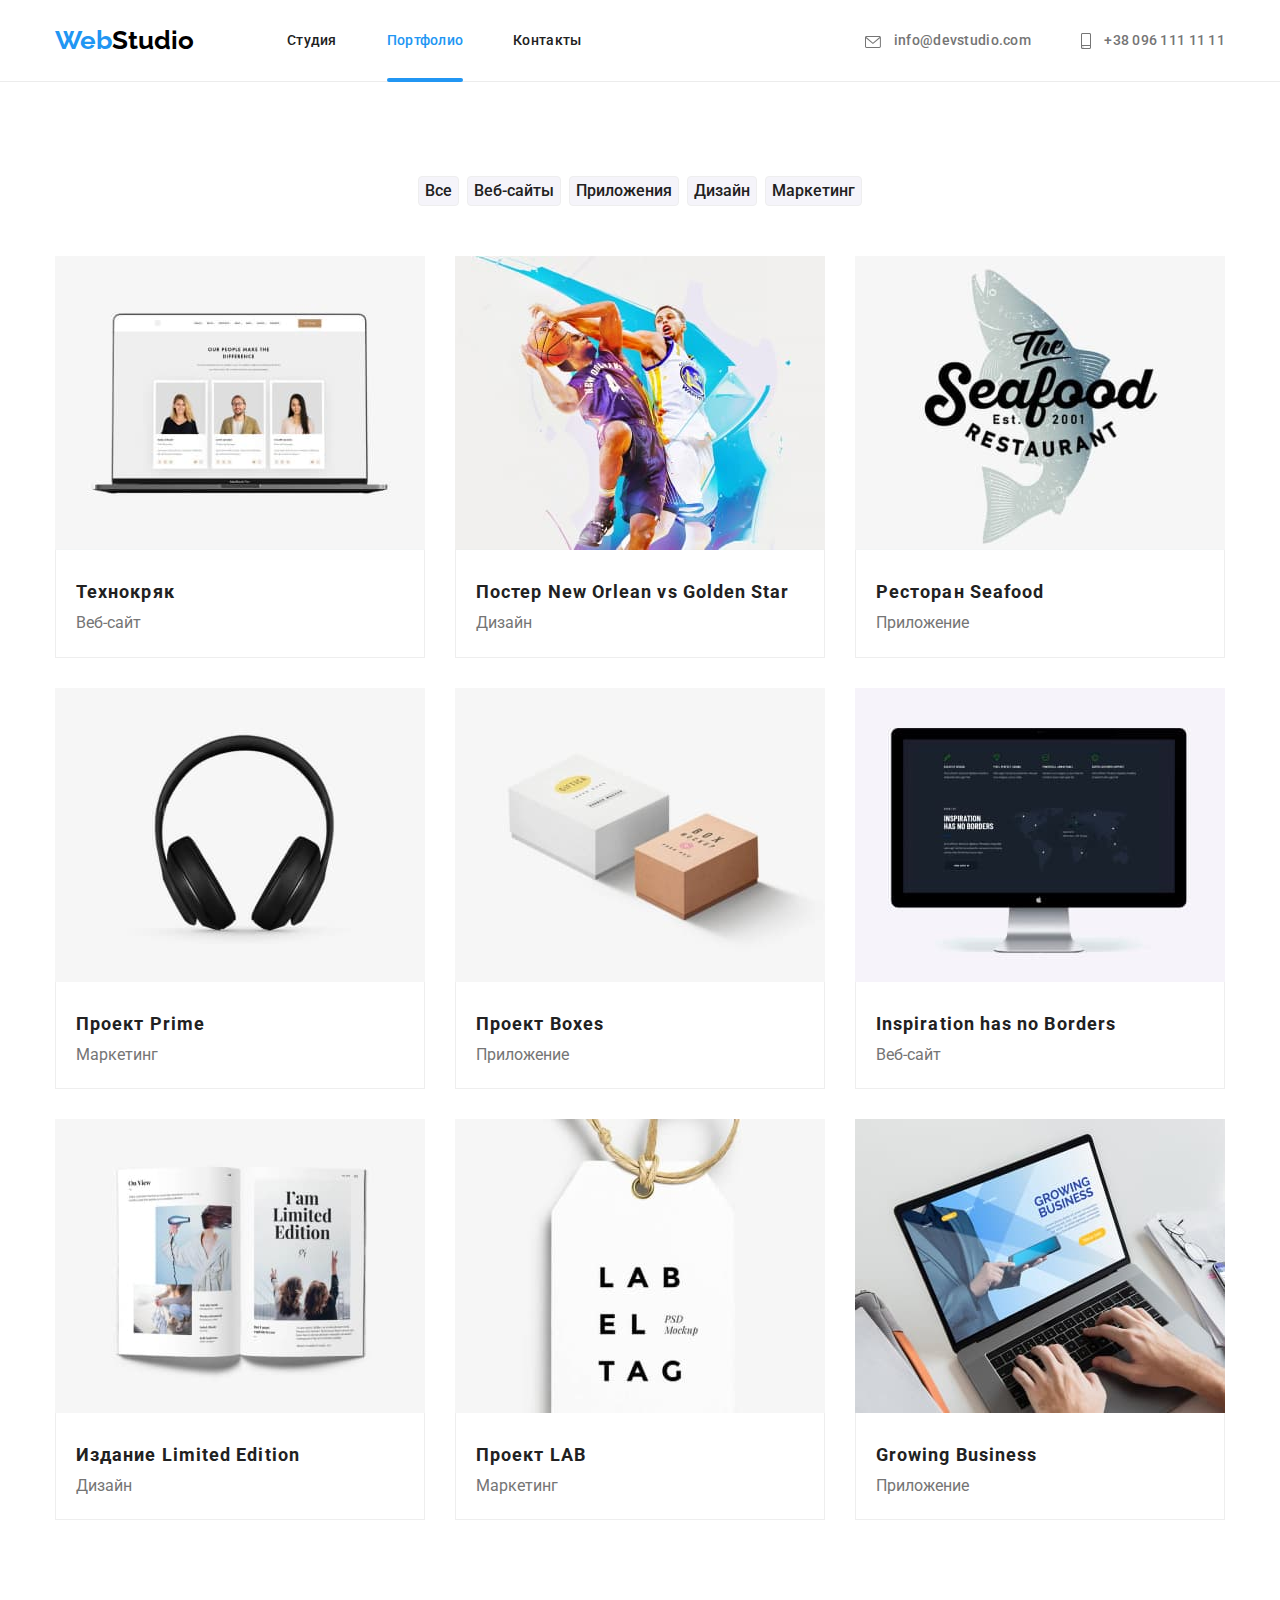
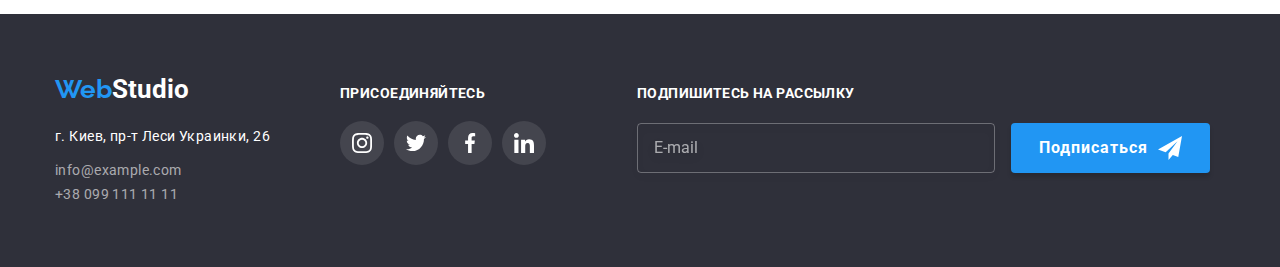
==== portfolio.html @ 10f3554d "files from hw6" ====
<!DOCTYPE html>
<html lang="ru">

<head>
    <link rel="stylesheet"
        href="https://cdnjs.cloudflare.com/ajax/libs/modern-normalize/1.1.0/modern-normalize.min.css">
    <meta charset="UTF-8">
    <meta http-equiv="X-UA-Compatible" content="IE=edge">
    <meta name="viewport" content="width=device-width, initial-scale=1.0">
    <title>WebStudio</title>
    <link rel="preconnect" href="https://fonts.googleapis.com">
    <link rel="preconnect" href="https://fonts.gstatic.com" crossorigin>
    <link href="https://fonts.googleapis.com/css2?family=Raleway:wght@700&family=Roboto:wght@400;500;700;900&display=swap"
        rel="stylesheet">
    <link rel="stylesheet" href="./scc/style.css">
</head>

<body class="page">

<!--Company info section-->

<header class="header">
    <div class="container">
        <nav class="header-nav">
            <a href="./" class="site-logo link"><span class="logo-blue link">Web</span>Studio</a>
            <ul class="site-nav list">
                <li class="nav-item"><a href="./index.html" class="site-nav-link link">Студия</a></li>
                <li class="nav-item"><a href="./portfolio.html" class="site-nav-link link current">Портфолио</a></li>
                <li class="nav-item"><a href="" class="site-nav-link link">Контакты</a></li>
            </ul>
        </nav>
        <ul class="contact-nav list">
            <li class="contact-item">
                <a href="mailto:info@devstudio.com" class="contact-nav-item link">
                    <svg class="contact-icon-mail contact-icon" width="16" height="12">
                        <use href="./image/sprite.svg#icon-envelope"></use>
                    </svg>
                    info@devstudio.com
                </a>
            </li>
            <li class="contact-item">
                <a href="+380961111111" class="contact-nav-item link">
                    <svg class="contact-icon-tel contact-icon" width="10" height="16">
                        <use href="./image/sprite.svg#icon-smartphone"></use>
                    </svg>
                    +38 096 111 11 11</a>
            </li>
        </ul>
    </div>
</header>
<!--Main section-->
<main>
    <h1 hidden>Портфолио</h1>

<!--Navigation-->
<section class="section">
    <div class="portfolio-container">
    <ul class="button-list list">
        <li class="btn-item"><button type="button" class="button-item">Все</button></li>
        <li class="btn-item"><button type="button" class="button-item">Веб-сайты</button></li>
        <li class="btn-item"><button type="button" class="button-item">Приложения</button></li>
        <li class="btn-item"><button type="button" class="button-item">Дизайн</button></li>
        <li class="btn-item"><button type="button" class="button-item">Маркетинг</button></li>
    </ul>
    <ul class="portfolio list">
        <li class="portfolio-item">
            <a href="" class="portfolio-link link">
                <div class="cards-thumb">
            <img class="portfolio-photo" src="./image/portfolio1.jpg" alt="Ноутбук" width="370">
            <p class="card-overlay">Технокряк это современная площадка распространения коронавируса. Компании используют эту платформу для цифрового
            шпионажа и атак на защищённые сервера конкурентов.</p>
        </div>
            <div class="portfolio-card">
            <h2 class="portfolio-title">Технокряк</h2>
            <p class="portfolio-text">Веб-сайт</p>
            </div>
            </a>
        </li>
        <li class="portfolio-item">
            <a href="" class="portfolio-link link">
                <div class="cards-thumb">
            <img class="portfolio-photo" src="./image/portfolio2.jpg" alt="Баскетболисты" width="370">
            <p class="card-overlay">Технокряк это современная площадка распространения коронавируса. Компании используют эту
                платформу для цифрового
                шпионажа и атак на защищённые сервера конкурентов.</p>
            </div>
            <div class="portfolio-card">  
            <h2 class="portfolio-title">Постер New Orlean vs Golden Star</h2>
            <p class="portfolio-text">Дизайн</p>
            </div>
            </a>
        </li>
        <li class="portfolio-item">
            <a href="" class="portfolio-link link">
                <div class="cards-thumb">
            <img class="portfolio-photo" src="./image/portfolio3.jpg" alt="Рыбный ресторан" width="370">
            <p class="card-overlay">Технокряк это современная площадка распространения коронавируса. Компании используют эту
                платформу для цифрового
                шпионажа и атак на защищённые сервера конкурентов.</p>
            </div>
            <div class="portfolio-card">
            <h2 class="portfolio-title">Ресторан Seafood</h2>
            <p class="portfolio-text">Приложение</p>
            </div>
            </a>
        
        </li>
        <li class="portfolio-item">
            <a href="" class="portfolio-link link">
                <div class="cards-thumb">
            <img class="portfolio-photo" src="./image/portfolio4.jpg" alt="Наушники" width="370">
            <p class="card-overlay">Технокряк это современная площадка распространения коронавируса. Компании используют эту
                платформу для цифрового
                шпионажа и атак на защищённые сервера конкурентов.</p>
            </div>
            <div class="portfolio-card">
            <h2 class="portfolio-title">Проект Prime</h2>
            <p class="portfolio-text">Маркетинг</p>
            </div>
            </a>
        </li>
        <li class="portfolio-item">
            <a href="" class="portfolio-link link">
                <div class="cards-thumb">
            <img class="portfolio-photo" src="./image/portfolio5.jpg" alt="Коробки" width="370">
            <p class="card-overlay">Технокряк это современная площадка распространения коронавируса. Компании используют эту
                платформу для цифрового
                шпионажа и атак на защищённые сервера конкурентов.</p>
            </div>
            <div class="portfolio-card">
            <h2 class="portfolio-title">Проект Boxes</h2>
            <p class="portfolio-text">Приложение</p>
            </div>
            </a>
        </li>
        <li class="portfolio-item">
            <a href="" class="portfolio-link link">
                <div class="cards-thumb">
            <img class="portfolio-photo" src="./image/portfolio6.jpg" alt="Монитор" width="370">
            <p class="card-overlay">Технокряк это современная площадка распространения коронавируса. Компании используют эту
                платформу для цифрового
                шпионажа и атак на защищённые сервера конкурентов.</p>
            </div>
            <div class="portfolio-card">
            <h2 class="portfolio-title">Inspiration has no Borders</h2>
            <p class="portfolio-text">Веб-сайт</p>
            </div>
            </a>
        </li>
        <li class="portfolio-item">
            <a href="" class="portfolio-link link">
                <div class="cards-thumb">
            <img class="portfolio-photo" src="./image/portfolio7.jpg" alt="Журнал" width="370">
            <p class="card-overlay">Технокряк это современная площадка распространения коронавируса. Компании используют эту
                платформу для цифрового
                шпионажа и атак на защищённые сервера конкурентов.</p>
            </div>
            <div class="portfolio-card">
            <h2 class="portfolio-title">Издание Limited Edition</h2>
            <p class="portfolio-text">Дизайн</p>
            </div>
            </a>
        </li>
        <li class="portfolio-item">
            <a href="" class="portfolio-link link">
            <div class="cards-thumb">
            <img class="portfolio-photo" src="./image/portfolio8.jpg" alt="Этикетка" width="370">
            <p class="card-overlay">Технокряк это современная площадка распространения коронавируса. Компании используют эту
                платформу для цифрового
                шпионажа и атак на защищённые сервера конкурентов.</p>
            </div>
                <div class="portfolio-card">
                <h2 class="portfolio-title">Проект LAB</h2>
                <p class="portfolio-text">Маркетинг</p>
                </div>
            </a>
        </li>
        <li class="portfolio-item">
            <a href="" class="portfolio-link link">
                <div class="cards-thumb">
            <img class="portfolio-photo" src="./image/portfolio9.jpg" alt="Печатает на ноутбуке" width="370">
            <p class="card-overlay">Технокряк это современная площадка распространения коронавируса. Компании используют эту
                платформу для цифрового
                шпионажа и атак на защищённые сервера конкурентов.</p>
            </div>
            <div class="portfolio-card">
            <h2 class="portfolio-title">Growing Business</h2>
            <p class="portfolio-text">Приложение</p>
            </div>
            </a>
        </li>
    </ul>
    </div>
</section>
</main>


<!--Footer-->
<footer class="footer section">
    <!--Company Contacts-->
    <div class="container footer-container">
        <div class="footer-contact">
            <a href="./index.html" class="footer-logo link"><span class="logo-blue">Web</span>Studio</a>
            <address>
                <a href="https://goo.gl/maps/cJGYPFcAXHMfUzg28" target="_blank" rel="noopener noreferrer"
                    class="address-map link">г. Киев, пр-т Леси Украинки, 26</a>
                <ul class="address list">
                    <li class="footer-mail"><a href="mailto:info@example.com"
                            class="address-link-mail link">info@example.com</a>
                    </li>
                    <li class="footer-tel"><a href="+380991111111" class="address-link-tel link">+38 099 111 11 11</a>
                    </li>
                </ul>
            </address>
        </div>
        <div class="footer-socials-box">
            <h2 class="footer-socials-title">присоединяйтесь</h2>
            <ul class="footer-socials  list">
                <li class="footer-socials-item">
                    <a href="" class="footer-socials-link link">
                        <svg class="footer-socials-icon" width="20" height="20">
                            <use href="./image/sprite.svg#icon-instagram"></use>
                        </svg>
                    </a>
                </li>
                <li class="footer-socials-item">
                    <a href="" class="footer-socials-link link">
                        <svg class="footer-socials-icon" width="20" height="20">
                            <use href="./image/sprite.svg#icon-twitter"></use>
                        </svg>
                    </a>
                </li>
                <li class="footer-socials-item">
                    <a href="" class="footer-socials-link link">
                        <svg class="footer-socials-icon" width="20" height="20">
                            <use href="./image/sprite.svg#icon-facebook"></use>
                        </svg>
                    </a>
                </li>
                <li class="footer-socials-item">
                    <a href="" class="footer-socials-link link">
                        <svg class="footer-socials-icon" width="20" height="20">
                            <use href="./image/sprite.svg#icon-linkedin"></use>
                        </svg>
                    </a>
                </li>
            </ul>
        </div>
        <div class="subscribe">
            <label class="subscribe-title" for="name">Подпишитесь на рассылку</label>
            <form class="subscribe-form">
                <input class="subscribe-input" type="email" name="email" id="name" placeholder="E-mail" />
        
                <button class="subscribe-button" type="submit">Подписаться
                    <svg class="subscribe-icon" width="24" height="24">
                        <use href="./image/sprite.svg#icon-send"></use>
                    </svg>
                </button>
            </form>
        </div>
    </div>
    </div>
</footer>
</body>

</html>
---- scc/style.css ----
:root {
  --primary-text-color: #757575;
  --title-text-color: #212121;
  --accent-color: #2196f3;
  --primary-white-color: #ffff;
  --primary-bg-color: #f5f4fa;
}

p,
h1,
h2,
h3,
h4,
h5,
h6 {
  margin-top: 0;
  margin-bottom: 0;
}

ul {
  margin-top: 0;
  margin-bottom: 0;
  padding-left: 0;
}
body {
  font-family: "Roboto", sans-serif;
  color: #dbd1d1;
}

.list {
  padding: 0;
  margin-top: 0;
  margin-bottom: 0;
  list-style: none;
}

.link {
  text-decoration: none;
}

.page {
  color: var(--primary-text-color);
}

.section {
  padding-top: 94px;
  padding-bottom: 94px;
}
.title {
  margin-top: 0;
  margin-bottom: 50px;
  font-weight: 700;
  font-size: 36px;
  line-height: 1, 66;
  text-align: center;
  letter-spacing: 0.03em;
  color: var(--title-text-color);
}
.container {
  margin: 0 auto;
  width: 1200px;
  padding-left: 15px;
  padding-right: 15px;
}
img {
  display: block;
  max-width: 100%;
}
/*-----------Header---------- */
.header {
  background-color: rgba(255, 255, 255, 1);
  border-bottom: 1px solid #ececec;
}

.header .container {
  display: flex;
}

.header-nav {
  display: flex;
  align-items: center;
}

.site-nav {
  display: flex;
}

.site-logo {
  margin-right: 93px;
}

.site-logo {
  color: #000000;
  font-family: Raleway;
  font-weight: 700;
  font-size: 26px;
  line-height: 1.19;
}

.logo-blue {
  color: var(--accent-color);
  font-family: Raleway;
  font-weight: 700;
  font-size: 26px;
  line-height: 1.19;
}

.site-nav-link {
  font-weight: 500;
  font-size: 14px;
  line-height: 1.19;
  letter-spacing: 0.02em;
  display: block;
  padding-top: 32px;
  padding-bottom: 32px;
  color: var(--title-text-color);
  transition: color 250ms cubic-bezier(0.4, 0, 0.2, 1);
}

.site-nav .site-nav-link:hover,
.site-nav .site-nav-link:focus {
  color: var(--accent-color);
}

.nav-item:last-child {
  margin: 0;
}
.nav-item {
  position: relative;
  margin-right: 50px;
}

.current {
  color: var(--accent-color);
}

.nav-item .current::after {
  content: "";
  position: absolute;
  display: flex;
  justify-content: center;
  bottom: -1px;
  left: 0px;
  width: 100%;
  height: 4px;
  background-color: var(--accent-color);
  border-radius: 2px;
}

.contact-item {
  margin-right: 50px;
}
.contact-nav .contact-item:last-child {
  margin: 0;
}
.contact-nav {
  margin-left: auto;
  display: flex;
}
.contact-nav-item {
  display: block;
  padding-top: 32px;
  padding-bottom: 32px;
  margin: 0;
  font-weight: 500;
  font-size: 14px;
  line-height: 1.19;
  letter-spacing: 0.02em;
  color: var(--primary-text-color);
  transition: color 250ms cubic-bezier(0.4, 0, 0.2, 1);
}
.contact-nav :hover,
.contact-nav :focus {
  color: var(--accent-color);
}
.contact-nav {
  display: flex;
  align-items: center;
  transition: color var(--time-aniamtion) var(--cubic-bezier);
}

.contact-nav-item:hover .contact-icon,
.contact-nav-item:focus .contact-icon {
  fill: var(--accent-color);
}
.contact-icon {
  vertical-align: middle;
  margin-right: 10px;
  fill: var(--primary-text-color);
  transition: fill 250ms cubic-bezier(0.4, 0, 0.2, 1);
}

/*-------------------Main--------- */
.hero {
  max-width: 1600px;
  padding-bottom: 200px;
  padding-top: 200px;
  background-repeat: no-repeat;
  background-position: center;
  background: #c4c4c4;
  border: 1px solid #000000;
  margin: auto;
  text-align: center;
  background-image: linear-gradient(
      rgba(47, 48, 58, 0.4),
      rgba(47, 48, 58, 0.4)
    ),
    url("../image/herobackground.jpg");
}

.hero-title {
  margin-bottom: 30px;
  font-weight: 900;
  font-size: 44px;
  text-transform: uppercase;
  line-height: 1.36;
  color: #ffff;
}

/* Modal window */
.backdrop {
  position: fixed;
  top: 0;
  left: 0;
  width: 100vw;
  height: 100vh;
  background-color: rgba(0, 0, 0, 0.2);
}

.backdrop.is-hidden {
  visibility: hidden;
  pointer-events: none;
  opacity: 0;
}

.backdrop.is-hidden .modal {
  transform: scale(0.8) translate(-50%, -50%);
}

.modal {
  position: absolute;
  background-color: #ffffff;
  top: 50%;
  left: 50%;
  transition: transform 250ms cubic-bezier(0.4, 0, 0.2, 1);
  opacity: 1;
  width: 530px;
  height: 580px;
  padding: 15px;
  box-shadow: 0px 1px 3px rgba(0, 0, 0, 0.12), 0px 1px 1px rgba(0, 0, 0, 0.14),
    0px 2px 1px rgba(0, 0, 0, 0.2);
  border-radius: 4px;
  transform: scale(1) translate(-50%, -50%);
}
.modal-close-icon {
  position: absolute;
  display: flex;
  top: 8px;
  right: 8px;
  width: 30px;
  height: 30px;
  border: 1px solid rgba(0, 0, 0, 0.1);
  border-radius: 50%;
  align-items: center;
  justify-content: center;
  transition: fill 250ms cubic-bezier(0.4, 0, 0.2, 1);
}

.modal-close-icon:hover,
.modal-close-icon:focus {
  fill: var(--accent-color);
}

.button {
  align-items: center;
  border: 1px solid transparent;
  text-align: center;
  min-width: 200px;
  padding: 10px 32px;
  border-radius: 4px;
  font-weight: 700;
  font-size: 16px;
  line-height: 1.87;
  background-color: var(--accent-color);
  color: var(--primary-white-color);
  transition: background-color 250ms cubic-bezier(0.4, 0, 0.2, 1);
}

.button:hover,
.button:focus {
  background-color: #188ce8;
}

.benefits {
  padding-top: 94px;
}
.icon-box {
  width: 100%;
  height: 100%;
  display: flex;
  justify-content: center;
  align-items: center;
  height: 120px;
  width: 270px;
  margin-bottom: 30px;
  background-color: var(--primary-bg-color);
}
.modal-title {
  font-size: 20px;
  text-align: center;
  color: var(--title-text-color);
  display: block;
  margin-bottom: 20px;
}

.modal-form-field {
  margin-bottom: 15px;
  cursor: pointer;
}

.modal-form-label {
  font-size: 12px;
  color: var(--primary-text-color);
  display: block;
  margin-bottom: 4px;
}

.input-wrap {
  display: block;
  position: relative;
}

.modal-form-input {
  width: 100%;
  height: 40px;
  border: 1px solid rgba(33, 33, 33, 0.2);
  border-radius: 4px;
  padding-left: 40px;
  cursor: pointer;
}

.modal-form-icon {
  position: absolute;
  left: 12px;
  top: 50%;
  transform: translateY(-50%);
}

.modal-form-input:hover,
.modal-form-input:focus {
  border-color: var(--accent-color);
  outline: none;
}

.modal-form-input:hover + .modal-form-icon,
.modal-form-input:focus + .modal-form-icon {
  fill: var(--accent-color);
}

.modal-comment {
  width: 100%;
  height: 120px;
  border: 1px solid rgba(33, 33, 33, 0.2);
  border-radius: 4px;
  padding-left: 16px;
  padding-top: 12px;
  resize: none;
  cursor: pointer;
}

.modal-comment::placeholder {
  font-size: 12px;
}

.modal-comment:hover,
.modal-comment:focus {
  border-color: var(--accent-color);
  outline: none;
}

.check-label {
  display: flex;
  align-items: center;
}

.check-color {
  margin-left: 5px;
  color: var(--accent-color);
}

.icon-check {
  display: flex;
  align-items: center;
  justify-content: center;
  width: 15px;
  height: 15px;
  border: 2px solid #000000;
  border-radius: 2px;
  margin-right: 5px;
  transition: border-color 250ms cubic-bezier(0.4, 0, 0.2, 1);
}
.checkbox {
  visibility: hidden;
}
.checkbox:checked + .check-label > .icon-check {
  background: var(--accent-color);
  border: transparent;
}

.form-btn {
  font-weight: 400;
  font-size: 16px;
  height: 50px;
  text-align: center;
  letter-spacing: 0.06em;
  cursor: pointer;
  border: 0;
  padding: 10px 55px;
  color: #ffffff;
  background: #188ce8;
  box-shadow: 0px 4px 4px rgba(0, 0, 0, 0.15);
  border-radius: 4px;

  transition: border-color 250ms cubic-bezier(0.4, 0, 0.2, 1);
}

.form-btn {
  margin: 0 auto;
  display: block;
}

.benefits-title {
  display: flex;
  justify-content: space-between;
  padding-left: 0;
}
.list-item {
  margin-right: 30px;
  width: 270px;
}

.benefits-title-list {
  padding-top: 0;
  margin-bottom: 10px;
  font-weight: bold;
  font-size: 14px;
  line-height: 1.9;
  letter-spacing: 0.03em;
  text-transform: uppercase;
  color: var(--title-text-color);
}

.list-item:last-child {
  margin-right: 0;
}

.benefits-content {
  font-size: 14px;
  line-height: 1.7;
  letter-spacing: 0.03em;
  color: var(--primary-text-color);
}

/*----- Our work------- */
.our-work {
  margin-top: 0;
}
.work-image {
  display: flex;
}
.work-item {
  position: relative;
  width: 370px;
  margin-right: 30px;
}
.work-image .item:last-child {
  margin-right: 0;
}
.work-title {
  position: absolute;
  display: flex;
  justify-content: center;
  align-items: center;
  bottom: 0;
  width: 100%;
  height: 70px;
  background: rgba(47, 48, 58, 0.8);
}

.work-text {
  font-weight: bold;
  font-size: 14px;
  line-height: 16px;
  text-align: center;
  letter-spacing: 0.03em;
  text-transform: uppercase;

  color: #ffffff;
}

/* --------Our Team----------- */
.work-title::after {
  display: flex;
  justify-content: center;
}
.team {
  background-color: #f5f4fa;
}
.team-name {
  padding-top: 30px;
  padding-bottom: 30px;
}
.team-title {
  margin-bottom: 10px;
  text-align: center;
  font-weight: 500;
  font-size: 16px;
  line-height: 1.19;
  color: var(--title-text-color);
}

.title-eng {
  text-align: center;
  margin-bottom: 16px;
}

.team {
  display: flex;
}

.team-item {
  width: 270px;
  margin-right: 30px;
  border: 1px solid #eeeeee;
  background-color: #ffffff;
  border-bottom-left-radius: 4px;
  border-bottom-right-radius: 4px;
  box-shadow: 0px 1px 3px rgba(0, 0, 0, 0.12), 0px 1px 1px rgba(0, 0, 0, 0.14),
    0px 2px 1px rgba(0, 0, 0, 0.2);
}
/* .team .team-item {
  flex-basis: calc(100% / 4-30px);
  margin-right: 30px; */

.team .team-item:last-child {
  margin-right: 0;
}

.socials-item {
  margin-right: 10px;
}
.socials-item:last-child {
  margin-right: 0;
}

.socials-item {
  width: 44px;
  height: 44px;
}
.socials-list {
  display: flex;
  justify-content: center;
}

.socials-link {
  width: 100%;
  height: 100%;
  display: flex;
  align-items: center;
  justify-content: center;
  border-radius: 50%;
  background-color: #ffffff;
  transition: background-color 250ms cubic-bezier(0.4, 0, 0.2, 1);
}
.socials-link:hover,
.socials-link:focus {
  background-color: var(--accent-color);
}
.socials-link:hover .socials-icon,
.socials-link:focus .socials-icon {
  fill: #ffffff;
}
.socials-icon {
  fill: #afb1b8;
  transition: fill 250ms cubic-bezier(0.4, 0, 0.2, 1);
}

/* Our Clients */

.client-list {
  display: flex;
  justify-content: center;
}
.client-list-item {
  border: 1px solid #afb1b8;
  border-radius: 4px;
  width: 170px;
  height: 92px;
  margin-right: 30px;
  transition: border-color 250ms cubic-bezier(0.4, 0, 0.2, 1);
}
.client-link {
  width: 100%;
  height: 100%;
  display: flex;
  align-items: center;
  justify-content: center;
  /* transition: color 250ms cubic-bezier(0.4, 0, 0.2, 1); */
}

.client-list-item:last-child {
  margin-right: 0;
}

.client-icon {
  fill: #afb1b8;
  transition: fill 250ms cubic-bezier(0.4, 0, 0.2, 1);
}
.client-list-item:hover,
.client-list-item:focus {
  border-color: var(--accent-color);
}
.client-link:hover,
.client-link:focus {
  color: var(--title-text-color);
}
.client-link:hover .client-icon,
.client-link:focus .client-icon {
  fill: var(--accent-color);
}

/* Footer */
.footer {
  background-color: #2f303a;
  padding-top: 60px;
  padding-bottom: 60px;
}

.footer-logo {
  display: block;
  margin-bottom: 20px;
  font-weight: bold;
  font-size: 26px;
  line-height: 1.19;
  color: #ffffff;
}
.address-map {
  display: block;
  margin-bottom: 10px;
  font-size: 14px;
  line-height: 1.71;
  font-style: normal;
  color: #ffffff;
  letter-spacing: 0.03em;
}
/* .adrress {
  display: block;
} */

.address-link-mail {
  margin-bottom: 10px;
  font-size: 14px;
  line-height: 1.71;
  font-style: normal;
  color: rgba(255, 255, 255, 0.6);
  transition: color 250ms cubic-bezier(0.4, 0, 0.2, 1);
  letter-spacing: 0.03em;
}
.address-link-tel {
  font-size: 14px;
  line-height: 1.71;
  font-style: normal;
  color: rgba(255, 255, 255, 0.6);
  transition: color 250ms cubic-bezier(0.4, 0, 0.2, 1);
  letter-spacing: 0.03em;
}

.address-link-tel .address-link-mail:hover,
.address-link-tel .adress-link-mail:focus {
  color: var(--accent-color);
}

.footer-container {
  display: flex;
  align-items: baseline;
}

.footer-contact {
  margin-right: 70px;
}
.footer-socials-box {
  margin-right: 91px;
}
.footer-socials-title {
  margin-bottom: 20px;
  font-weight: bold;
  font-size: 14px;
  line-height: 16px;
  letter-spacing: 0.03em;
  text-transform: uppercase;
  color: #ffffff;
}
.footer-socials-item {
  width: 44px;
  height: 44px;
}
.footer-socials-item {
  margin-right: 10px;
}
.footer-socials-item:last-child {
  margin-right: 0;
}
.footer-socials {
  display: flex;
}
.footer-socials-link {
  width: 100%;
  height: 100%;
  display: flex;
  align-items: center;
  justify-content: center;
  border-radius: 50%;
  background-color: rgba(255, 255, 255, 0.1);
  transition: background-color 250ms cubic-bezier(0.4, 0, 0.2, 1);
}
.footer-socials-link:hover,
.footer-socials-link:focus {
  background-color: var(--accent-color);
}
.footer-socials-link:hover .footer-socials-icon,
.footer-socials-link:focus .footer-socials-icon {
  fill: #ffffff;
}
.footer-socials-icon {
  fill: #ffffff;
  transition: fill 250ms cubic-bezier(0.4, 0, 0.2, 1);
}
.subscribe-title {
  font-weight: 700;
  font-size: 14px;
  line-height: 1.14;
  letter-spacing: 0.03em;
  text-transform: uppercase;
  color: #ffffff;
}

.subscribe-form {
  margin-top: 20px;
}

.subscribe-input {
  width: 358px;
  height: 50px;
  color: var(--accent-color);
  border: 1px solid rgba(255, 255, 255, 0.3);
  background-color: transparent;
  filter: drop-shadow(0px 4px 4px rgba(0, 0, 0, 0.15));
  border-radius: 4px;
  padding: 15px 16px;
  margin-right: 12px;
}

.subscribe-input::placeholder {
  font-weight: 400;
  font-size: 16px;
  line-height: 1.25;
  color: rgba(255, 255, 255, 0.6);
}

.subscribe-button {
  background-color: var(--accent-color);
  box-shadow: 0px 4px 4px rgba(0, 0, 0, 0.15);
  border-radius: 4px;
  padding: 10px 28px;
  font-family: "Roboto", sans-serif;
  font-weight: 700;
  font-size: 16px;
  line-height: 1.88;
  text-align: center;
  letter-spacing: 0.06em;
  color: #ffffff;
  cursor: pointer;
  display: inline-flex;
  justify-content: center;
  align-items: center;
  transition: background-color 250ms cubic-bezier(0.4, 0, 0.2, 1);
  border: 0;
}

.subscribe-button:hover,
.subscribe-button:focus {
  background-color: #188ce8;
}

.subscribe-icon {
  margin-left: 10px;
  fill: #ffffff;
}

/* -----Portfolio------ */
.portfolio-container {
  width: 1200px;
  padding-left: 15px;
  padding-right: 15px;
  margin-left: auto;
  margin-right: auto;
}

.button-list {
  display: flex;
  justify-content: center;
  margin-bottom: 50px;
}

.btn-item {
  margin-right: 8px;
}
.btn-item:last-child {
  margin-right: 0;
}
.button-item {
  font-weight: 500;
  font-size: 16px;
  line-height: 1.62;
  border-radius: 4px;

  background-color: #f5f4fa;
  border: 1px solid #eeeeee;
  color: var(--title-text-color);
  cursor: pointer;
  transition: color 250ms cubic-bezier(0.4, 0, 0.2, 1),
    background-color 250ms cubic-bezier(0.4, 0, 0.2, 1),
    box-shadow 250ms cubic-bezier(0.4, 0, 0.2, 1);
}

.button-item:hover,
.button-item:focus {
  color: #ffffff;
  background-color: var(--accent-color);
  box-shadow: 0px 3px 1px rgba(0, 0, 0, 0.1), 0px 1px 2px rgba(0, 0, 0, 0.08),
    0px 2px 2px rgba(0, 0, 0, 0.12);
}

.portfolio {
  margin: 0;
  padding: 0;
  list-style: none;

  display: flex;
  flex-wrap: wrap;
  margin-left: -30px;
  margin-top: -30px;
}

.portfolio-item {
  display: block;
  box-sizing: border-box;
  flex-basis: calc(100% / 3 - 30px);
  margin-left: 30px;
  margin-top: 30px;
}
.cards-thumb {
  position: relative;
  overflow: hidden;
}

.portfolio-link:hover .card-overlay,
.portfolio-link:focus .card-overlay {
  transform: translateY(0%);
}

.card-overlay {
  top: 0;
  left: 0;
  width: 100%;
  height: 100%;
  padding: 63px 24px;
  position: absolute;
  background-color: rgba(33, 150, 243, 0.9);

  font-size: 18px;
  line-height: 1.56;
  letter-spacing: 0.03em;
  color: #ffffff;
  /* overflow: auto; */
  transform: translateY(100%);
  transition: transform 250ms cubic-bezier(0.4, 0, 0.2, 1);
}

.portfolio-link {
  display: block;
  transition: box-shadow 250ms cubic-bezier(0.4, 0, 0.2, 1);
}

.portfolio-card {
  background-color: #ffffff;
  padding-left: 20px;
  padding-right: 20px;
  padding-top: 24px;
  padding-bottom: 24px;
  border-right: 1px solid #eeeeee;
  border-left: 1px solid #eeeeee;
  border-bottom: 1px solid #eeeeee;
}

.portfolio-link:hover,
.portfolio-link:focus {
  box-shadow: 0px 1px 1px rgba(0, 0, 0, 0.12), 0px 4px 4px rgba(0, 0, 0, 0.06),
    1px 4px 6px rgba(0, 0, 0, 0.16);
}

.portfolio-title {
  margin-bottom: 4px;
  font-weight: bold;
  font-size: 18px;
  line-height: 2;
  letter-spacing: 0.06em;
  color: var(--title-text-color);
}

.portfolio-text {
  color: var(--primary-text-color);
}
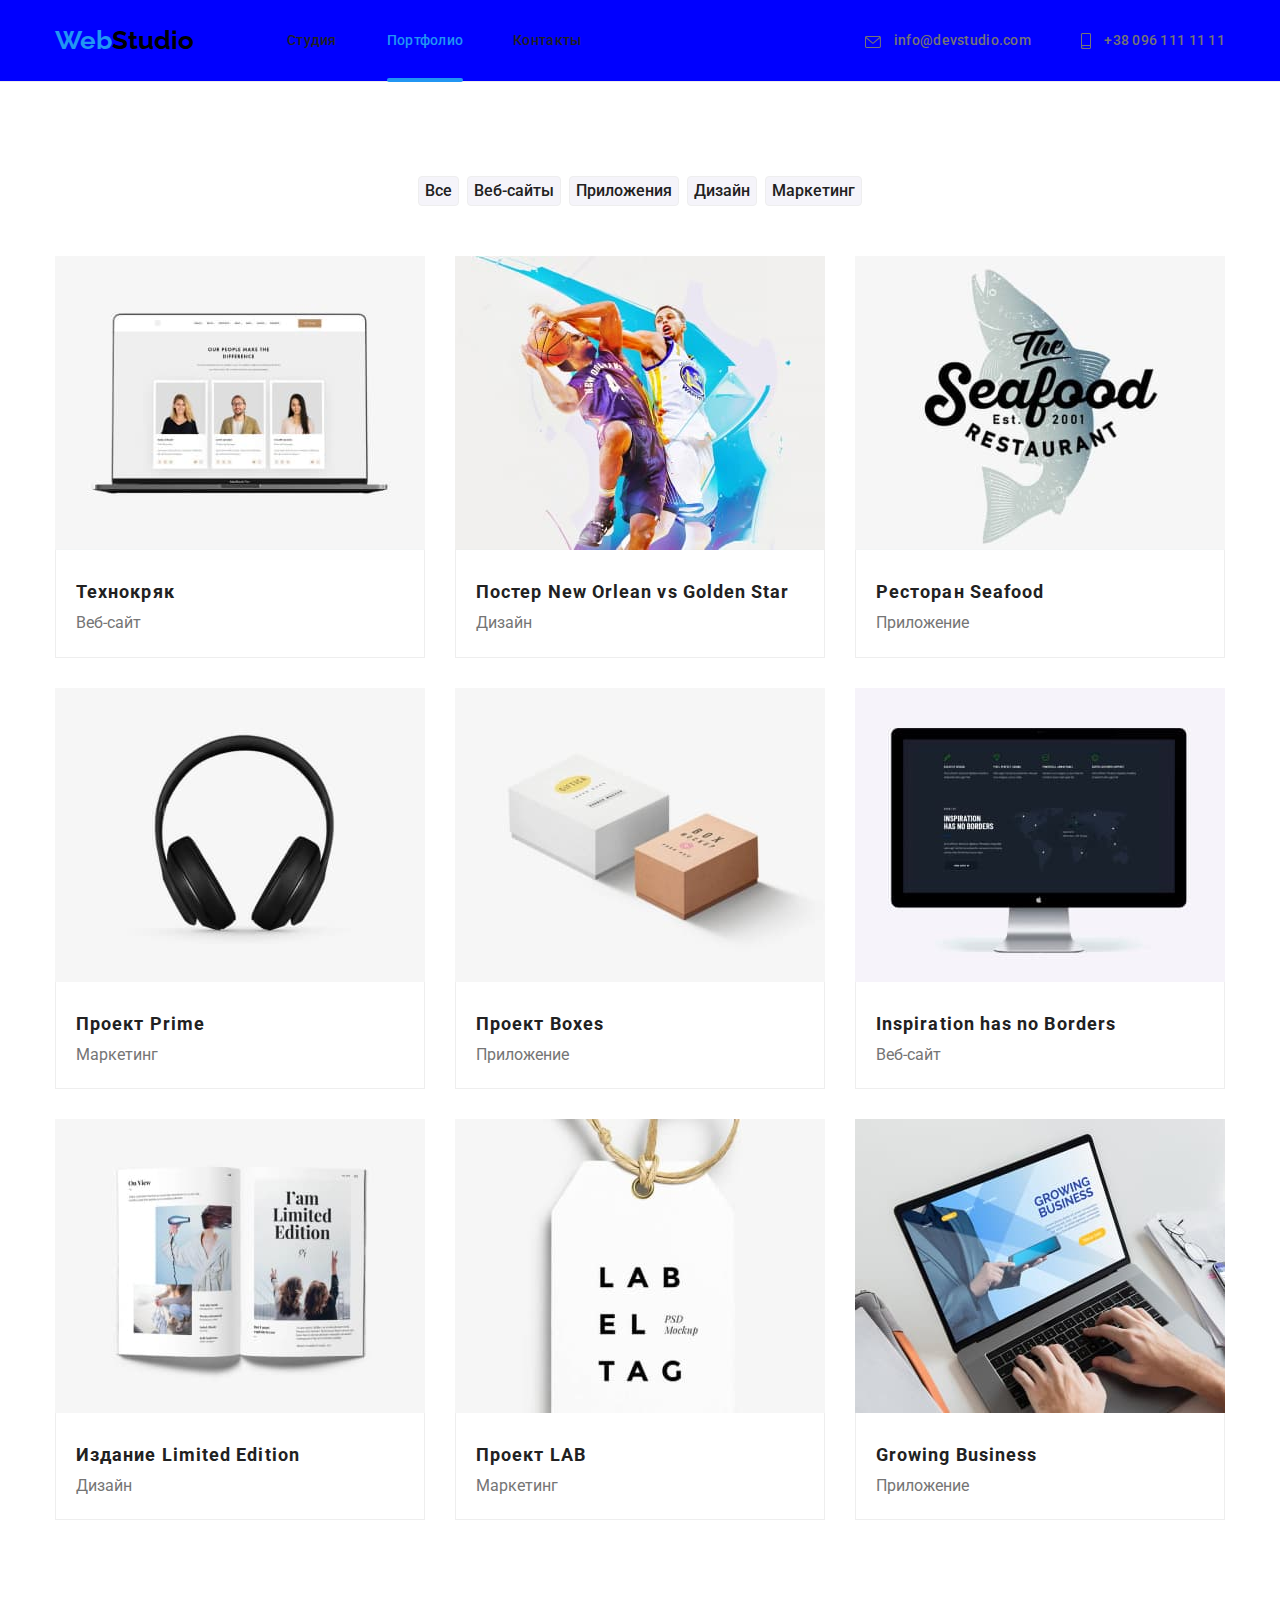
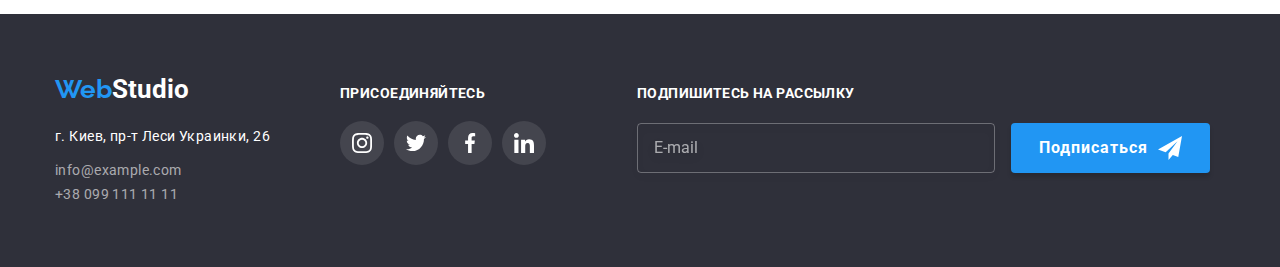
==== commit 4650ae5f: "hw7" ====
--- a/portfolio.html
+++ b/portfolio.html
@@ -13,6 +13,7 @@
     <link href="https://fonts.googleapis.com/css2?family=Raleway:wght@700&family=Roboto:wght@400;500;700;900&display=swap"
         rel="stylesheet">
     <link rel="stylesheet" href="./scc/style.css">
+    <link rel="stylesheet" href="./css/main.min.css">
 </head>
 
 <body class="page">
--- a/scc/style.css
+++ b/scc/style.css
@@ -237,33 +237,52 @@
   transform: scale(0.8) translate(-50%, -50%);
 }
 
+.backdrop {
+  position: fixed;
+  height: 100vh;
+  width: 100vw;
+  background-color: rgba(23, 26, 36, 0.2);
+  top: 0;
+  transition: opacity 800ms, visibility 800ms;
+}
+
 .modal {
   position: absolute;
+  width: 520px;
+  min-height: 580px;
   background-color: #ffffff;
+  border-radius: 5px;
+  left: 50%;
   top: 50%;
-  left: 50%;
-  transition: transform 250ms cubic-bezier(0.4, 0, 0.2, 1);
-  opacity: 1;
-  width: 530px;
-  height: 580px;
-  padding: 15px;
-  box-shadow: 0px 1px 3px rgba(0, 0, 0, 0.12), 0px 1px 1px rgba(0, 0, 0, 0.14),
-    0px 2px 1px rgba(0, 0, 0, 0.2);
-  border-radius: 4px;
-  transform: scale(1) translate(-50%, -50%);
-}
-.modal-close-icon {
-  position: absolute;
-  display: flex;
-  top: 8px;
-  right: 8px;
+  transform: translate(-50%, -50%);
+  padding: 40px;
+}
+.data-modal-close {
   width: 30px;
   height: 30px;
   border: 1px solid rgba(0, 0, 0, 0.1);
+  background-color: unset;
+  cursor: pointer;
   border-radius: 50%;
-  align-items: center;
-  justify-content: center;
+  position: absolute;
+  right: 8px;
+  top: 8px;
+
+  position: absolute;
+  right: 8px;
+  top: 8px;
+
+  display: flex;
+  align-items: center;
+  justify-content: center;
+
   transition: fill 250ms cubic-bezier(0.4, 0, 0.2, 1);
+}
+
+.data-modal-close:hover,
+.data-modal-close:focus {
+  border-color: var(--accent-color);
+  outline: none;
 }
 
 .modal-close-icon:hover,
@@ -282,7 +301,7 @@
   font-size: 16px;
   line-height: 1.87;
   background-color: var(--accent-color);
-  color: var(--primary-white-color);
+  color: #ffffff;
   transition: background-color 250ms cubic-bezier(0.4, 0, 0.2, 1);
 }
 
@@ -291,9 +310,6 @@
   background-color: #188ce8;
 }
 
-.benefits {
-  padding-top: 94px;
-}
 .icon-box {
   width: 100%;
   height: 100%;
@@ -312,6 +328,19 @@
   display: block;
   margin-bottom: 20px;
 }
+.backdrop.is-hidden {
+  opacity: 0;
+  visibility: hidden;
+  pointer-events: none;
+}
+
+.modal-title {
+  font-size: 20px;
+  text-align: center;
+  color: var(--title-text-color);
+  display: block;
+  margin-bottom: 20px;
+}
 
 .modal-form-field {
   margin-bottom: 15px;
@@ -326,7 +355,8 @@
 }
 
 .input-wrap {
-  display: block;
+  display: flex;
+  justify-content: center;
   position: relative;
 }
 
@@ -379,6 +409,9 @@
 }
 
 .check-label {
+  font-size: 14px;
+  line-height: 1.71;
+  letter-spacing: 0.03em;
   display: flex;
   align-items: center;
 }
@@ -388,25 +421,34 @@
   color: var(--accent-color);
 }
 
-.icon-check {
-  display: flex;
-  align-items: center;
-  justify-content: center;
+.check-icon {
   width: 15px;
   height: 15px;
   border: 2px solid #000000;
   border-radius: 2px;
   margin-right: 5px;
+  display: flex;
+  justify-content: center;
+  align-items: center;
   transition: border-color 250ms cubic-bezier(0.4, 0, 0.2, 1);
 }
-.checkbox {
-  visibility: hidden;
-}
-.checkbox:checked + .check-label > .icon-check {
+
+.checkbox:checked + .check-label > .check-icon {
   background: var(--accent-color);
   border: transparent;
 }
-
+/* .checkbox {
+  visibility: hidden;
+} */
+.visually-hidden {
+  position: absolute;
+  width: 1px;
+  height: 1px;
+  margin: -1px;
+  padding: 0;
+  overflow: hidden;
+  border: 0;
+}
 .form-btn {
   font-weight: 400;
   font-size: 16px;
@@ -429,6 +471,9 @@
   display: block;
 }
 
+.benefits {
+  padding-top: 94px;
+}
 .benefits-title {
   display: flex;
   justify-content: space-between;
--- a/css/main.min.css
+++ b/css/main.min.css
@@ -0,0 +1,2 @@
+.header{background-color:blue}
+/*# sourceMappingURL=main.min.css.map */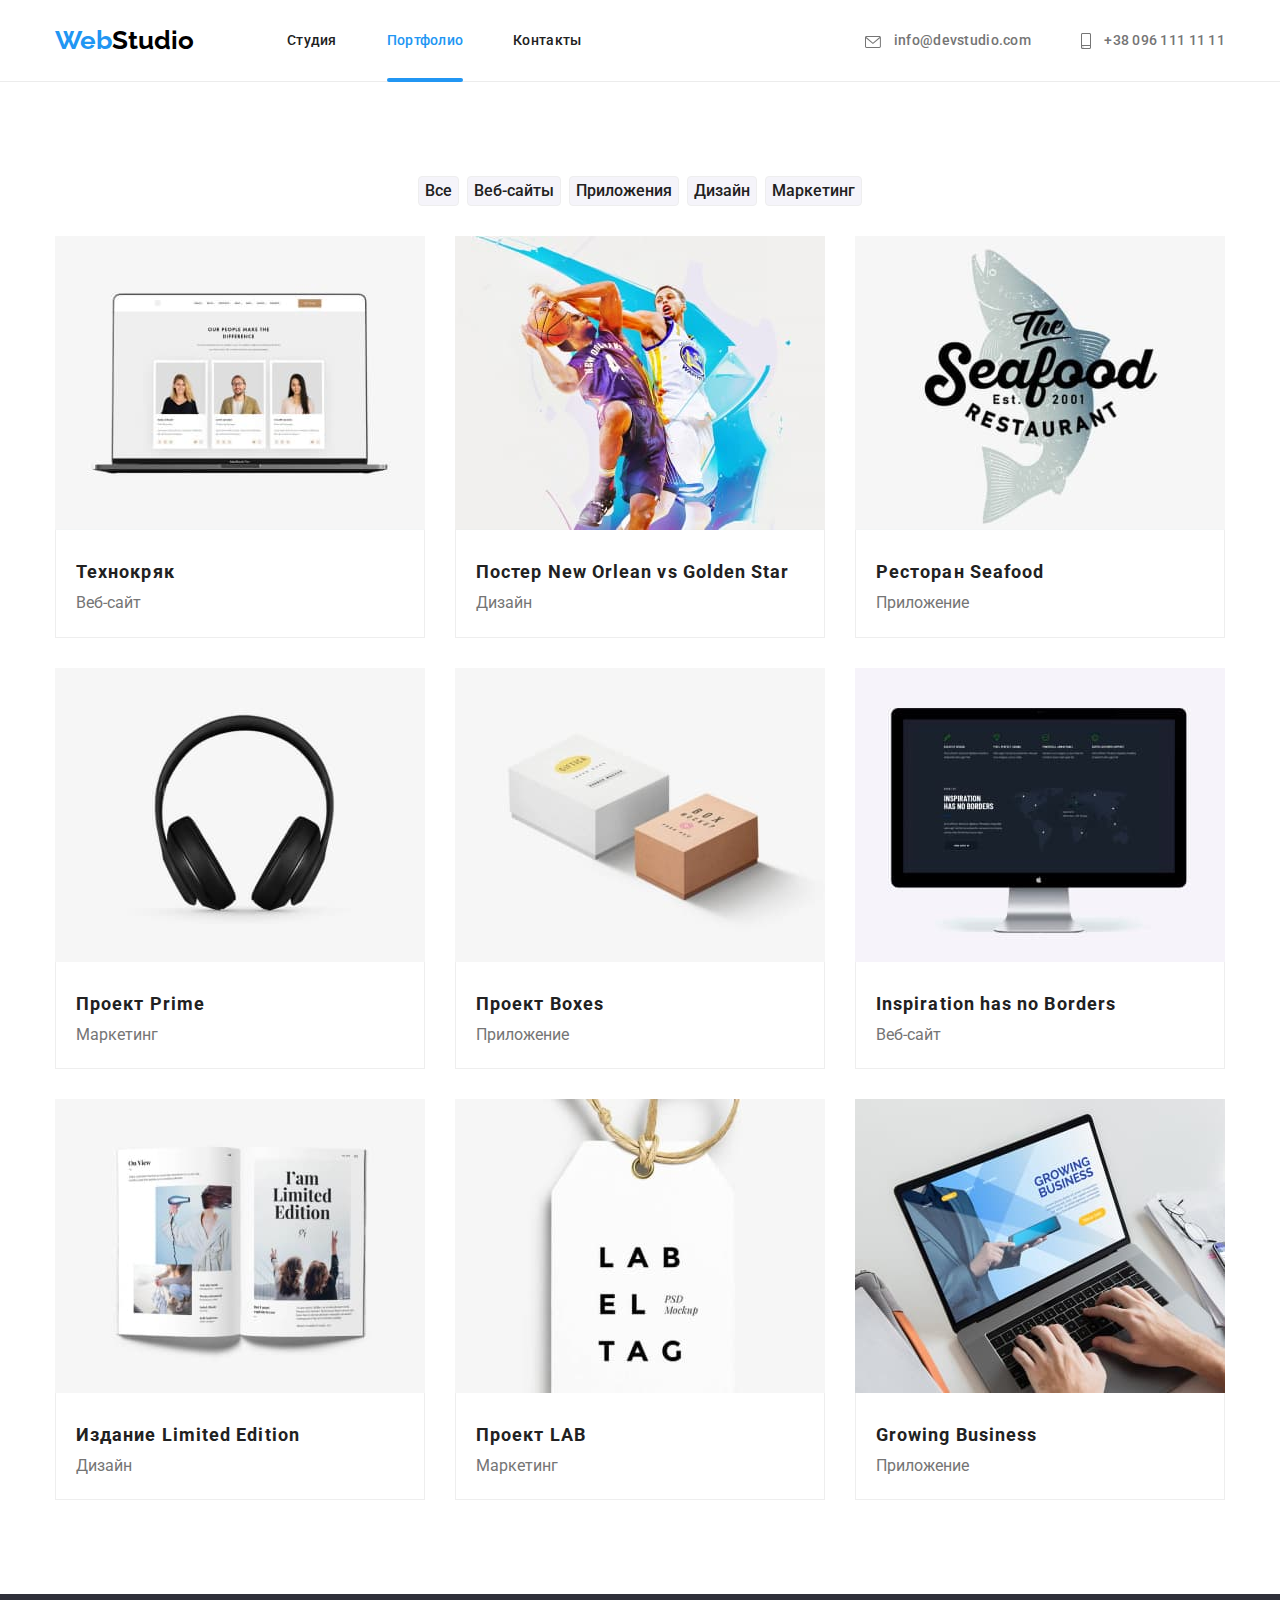
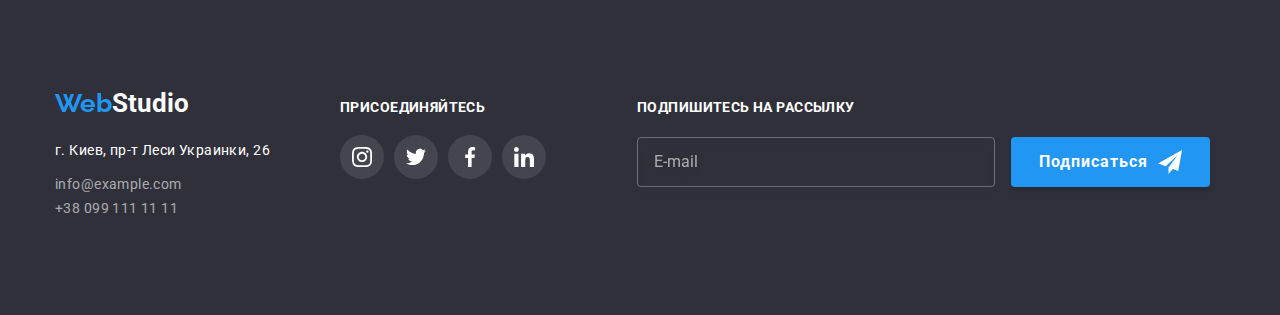
==== commit 759a876e: "hw7" ====
--- a/portfolio.html
+++ b/portfolio.html
@@ -12,7 +12,7 @@
     <link rel="preconnect" href="https://fonts.gstatic.com" crossorigin>
     <link href="https://fonts.googleapis.com/css2?family=Raleway:wght@700&family=Roboto:wght@400;500;700;900&display=swap"
         rel="stylesheet">
-    <link rel="stylesheet" href="./scc/style.css">
+    <link rel="stylesheet" href="./css/style.css">
     <link rel="stylesheet" href="./css/main.min.css">
 </head>
 
--- a/css/style.css
+++ b/css/style.css
@@ -0,0 +1,718 @@
+/*-----------Header---------- */
+
+/*-------------------Main--------- */
+
+/* Modal window */
+.backdrop {
+  position: fixed;
+  top: 0;
+  left: 0;
+  width: 100vw;
+  height: 100vh;
+  background-color: rgba(0, 0, 0, 0.2);
+  transition: opacity 250ms cubic-bezier(0.4, 0, 0.2, 1);
+}
+
+.backdrop.is-hidden {
+  visibility: hidden;
+  pointer-events: none;
+  opacity: 0;
+}
+
+.backdrop.is-hidden .modal {
+  transform: scale(0.8) translate(-50%, -50%);
+}
+
+.modal {
+  position: absolute;
+  width: 520px;
+  min-height: 580px;
+  background-color: #ffffff;
+  border-radius: 5px;
+  left: 50%;
+  top: 50%;
+  transform: translate(-50%, -50%);
+  padding: 40px;
+}
+.data-modal-close {
+  width: 30px;
+  height: 30px;
+  border: 1px solid rgba(0, 0, 0, 0.1);
+  background-color: unset;
+  cursor: pointer;
+  border-radius: 50%;
+  position: absolute;
+  right: 8px;
+  top: 8px;
+
+  position: absolute;
+  right: 8px;
+  top: 8px;
+
+  display: flex;
+  align-items: center;
+  justify-content: center;
+
+  transition: fill 2500ms cubic-bezier(0.4, 0, 0.2, 1);
+}
+
+.data-modal-close:hover,
+.data-modal-close:focus {
+  border-color: var(--accent-color);
+  outline: none;
+}
+
+.modal-close-icon:hover,
+.modal-close-icon:focus {
+  fill: var(--accent-color);
+}
+
+.icon-box {
+  width: 100%;
+  height: 100%;
+  display: flex;
+  justify-content: center;
+  align-items: center;
+  height: 120px;
+  width: 270px;
+  margin-bottom: 30px;
+  background-color: var(--primary-bg-color);
+}
+.modal-title {
+  font-size: 20px;
+  text-align: center;
+  color: var(--title-text-color);
+  display: block;
+  margin-bottom: 20px;
+}
+.backdrop.is-hidden {
+  opacity: 0;
+  visibility: hidden;
+  pointer-events: none;
+}
+
+.modal-title {
+  font-size: 20px;
+  text-align: center;
+  color: var(--title-text-color);
+  display: block;
+  margin-bottom: 20px;
+}
+
+.modal-form-field {
+  margin-bottom: 15px;
+  cursor: pointer;
+}
+
+.modal-form-label {
+  font-size: 12px;
+  color: var(--primary-text-color);
+  display: block;
+  margin-bottom: 4px;
+}
+
+.input-wrap {
+  display: flex;
+  justify-content: center;
+  position: relative;
+}
+
+.modal-form-input {
+  width: 100%;
+  height: 40px;
+  border: 1px solid rgba(33, 33, 33, 0.2);
+  border-radius: 4px;
+  padding-left: 40px;
+  cursor: pointer;
+}
+
+.modal-form-icon {
+  position: absolute;
+  left: 12px;
+  top: 50%;
+  transform: translateY(-50%);
+}
+
+.modal-form-input:hover,
+.modal-form-input:focus {
+  border-color: var(--accent-color);
+  outline: none;
+}
+
+.modal-form-input:hover + .modal-form-icon,
+.modal-form-input:focus + .modal-form-icon {
+  fill: var(--accent-color);
+}
+
+.modal-comment {
+  width: 100%;
+  height: 120px;
+  border: 1px solid rgba(33, 33, 33, 0.2);
+  border-radius: 4px;
+  padding-left: 16px;
+  padding-top: 12px;
+  resize: none;
+  cursor: pointer;
+}
+
+.modal-comment::placeholder {
+  font-size: 12px;
+}
+
+.modal-comment:hover,
+.modal-comment:focus {
+  border-color: var(--accent-color);
+  outline: none;
+}
+
+.check-label {
+  font-size: 14px;
+  line-height: 1.71;
+  letter-spacing: 0.03em;
+  display: flex;
+  align-items: center;
+}
+
+.check-color {
+  margin-left: 5px;
+  color: var(--accent-color);
+}
+
+.check-icon {
+  width: 15px;
+  height: 15px;
+  border: 2px solid #000000;
+  border-radius: 2px;
+  margin-right: 5px;
+  display: flex;
+  justify-content: center;
+  align-items: center;
+  transition: border-color 250ms cubic-bezier(0.4, 0, 0.2, 1);
+}
+
+.checkbox:checked + .check-label > .check-icon {
+  background: var(--accent-color);
+  border: transparent;
+}
+/* .checkbox {
+  visibility: hidden;
+} */
+
+.form-btn {
+  font-weight: 400;
+  font-size: 16px;
+  height: 50px;
+  text-align: center;
+  letter-spacing: 0.06em;
+  cursor: pointer;
+  border: 0;
+  padding: 10px 55px;
+  color: #ffffff;
+  background: #188ce8;
+  box-shadow: 0px 4px 4px rgba(0, 0, 0, 0.15);
+  border-radius: 4px;
+
+  transition: border-color 250ms cubic-bezier(0.4, 0, 0.2, 1);
+}
+
+.form-btn {
+  margin: 0 auto;
+  display: block;
+}
+
+/* Benefits */
+.benefits {
+  padding-top: 94px;
+}
+.benefits-title {
+  display: flex;
+  justify-content: space-between;
+  padding-left: 0;
+}
+.list-item {
+  margin-right: 30px;
+  width: 270px;
+}
+
+.benefits-title-list {
+  padding-top: 0;
+  margin-bottom: 10px;
+  font-weight: bold;
+  font-size: 14px;
+  line-height: 1.9;
+  letter-spacing: 0.03em;
+  text-transform: uppercase;
+  color: var(--title-text-color);
+}
+
+.list-item:last-child {
+  margin-right: 0;
+}
+
+.benefits-content {
+  font-size: 14px;
+  line-height: 1.7;
+  letter-spacing: 0.03em;
+  color: var(--primary-text-color);
+}
+
+/*----- Our work------- */
+.our-work {
+  margin-top: 0;
+}
+.work-image {
+  display: flex;
+}
+.work-item {
+  position: relative;
+  width: 370px;
+  margin-right: 30px;
+}
+.work-image .item:last-child {
+  margin-right: 0;
+}
+.work-title {
+  position: absolute;
+  display: flex;
+  justify-content: center;
+  align-items: center;
+  bottom: 0;
+  width: 100%;
+  height: 70px;
+  background: rgba(47, 48, 58, 0.8);
+}
+
+.work-text {
+  font-weight: bold;
+  font-size: 14px;
+  line-height: 16px;
+  text-align: center;
+  letter-spacing: 0.03em;
+  text-transform: uppercase;
+
+  color: #ffffff;
+}
+
+/* --------Our Team----------- */
+.work-title::after {
+  display: flex;
+  justify-content: center;
+}
+.team {
+  background-color: #f5f4fa;
+}
+.team-name {
+  padding-top: 30px;
+  padding-bottom: 30px;
+}
+.team-title {
+  margin-bottom: 10px;
+  text-align: center;
+  font-weight: 500;
+  font-size: 16px;
+  line-height: 1.19;
+  color: var(--title-text-color);
+}
+
+.title-eng {
+  text-align: center;
+  margin-bottom: 16px;
+}
+
+.team {
+  display: flex;
+}
+
+.team-item {
+  width: 270px;
+  margin-right: 30px;
+  border: 1px solid #eeeeee;
+  background-color: #ffffff;
+  border-bottom-left-radius: 4px;
+  border-bottom-right-radius: 4px;
+  box-shadow: 0px 1px 3px rgba(0, 0, 0, 0.12), 0px 1px 1px rgba(0, 0, 0, 0.14),
+    0px 2px 1px rgba(0, 0, 0, 0.2);
+}
+/* .team .team-item {
+  flex-basis: calc(100% / 4-30px);
+  margin-right: 30px; */
+
+.team .team-item:last-child {
+  margin-right: 0;
+}
+
+.socials-item {
+  margin-right: 10px;
+}
+.socials-item:last-child {
+  margin-right: 0;
+}
+
+.socials-item {
+  width: 44px;
+  height: 44px;
+}
+.socials-list {
+  display: flex;
+  justify-content: center;
+}
+
+.socials-link {
+  width: 100%;
+  height: 100%;
+  display: flex;
+  align-items: center;
+  justify-content: center;
+  border-radius: 50%;
+  background-color: #ffffff;
+  transition: background-color 250ms cubic-bezier(0.4, 0, 0.2, 1);
+}
+.socials-link:hover,
+.socials-link:focus {
+  background-color: var(--accent-color);
+}
+.socials-link:hover .socials-icon,
+.socials-link:focus .socials-icon {
+  fill: #ffffff;
+}
+.socials-icon {
+  fill: #afb1b8;
+  transition: fill 250ms cubic-bezier(0.4, 0, 0.2, 1);
+}
+
+/* Our Clients */
+
+.client-list {
+  display: flex;
+  justify-content: center;
+}
+.client-list-item {
+  border: 1px solid #afb1b8;
+  border-radius: 4px;
+  width: 170px;
+  height: 92px;
+  margin-right: 30px;
+  transition: border-color 250ms cubic-bezier(0.4, 0, 0.2, 1);
+}
+.client-link {
+  width: 100%;
+  height: 100%;
+  display: flex;
+  align-items: center;
+  justify-content: center;
+  /* transition: color 250ms cubic-bezier(0.4, 0, 0.2, 1); */
+}
+
+.client-list-item:last-child {
+  margin-right: 0;
+}
+
+.client-icon {
+  fill: #afb1b8;
+  transition: fill 250ms cubic-bezier(0.4, 0, 0.2, 1);
+}
+.client-list-item:hover,
+.client-list-item:focus {
+  border-color: var(--accent-color);
+}
+.client-link:hover,
+.client-link:focus {
+  color: var(--title-text-color);
+}
+.client-link:hover .client-icon,
+.client-link:focus .client-icon {
+  fill: var(--accent-color);
+}
+
+/* Footer */
+.footer {
+  background-color: #2f303a;
+  padding-top: 60px;
+  padding-bottom: 60px;
+}
+
+.footer-logo {
+  display: block;
+  margin-bottom: 20px;
+  font-weight: bold;
+  font-size: 26px;
+  line-height: 1.19;
+  color: #ffffff;
+}
+.address-map {
+  display: block;
+  margin-bottom: 10px;
+  font-size: 14px;
+  line-height: 1.71;
+  font-style: normal;
+  color: #ffffff;
+  letter-spacing: 0.03em;
+}
+/* .adrress {
+  display: block;
+} */
+
+.address-link-mail {
+  margin-bottom: 10px;
+  font-size: 14px;
+  line-height: 1.71;
+  font-style: normal;
+  color: rgba(255, 255, 255, 0.6);
+  transition: color 250ms cubic-bezier(0.4, 0, 0.2, 1);
+  letter-spacing: 0.03em;
+}
+.address-link-tel {
+  font-size: 14px;
+  line-height: 1.71;
+  font-style: normal;
+  color: rgba(255, 255, 255, 0.6);
+  transition: color 250ms cubic-bezier(0.4, 0, 0.2, 1);
+  letter-spacing: 0.03em;
+}
+
+.address-link-tel .address-link-mail:hover,
+.address-link-tel .adress-link-mail:focus {
+  color: var(--accent-color);
+}
+
+.footer-container {
+  display: flex;
+  align-items: baseline;
+}
+
+.footer-contact {
+  margin-right: 70px;
+}
+.footer-socials-box {
+  margin-right: 91px;
+}
+.footer-socials-title {
+  margin-bottom: 20px;
+  font-weight: bold;
+  font-size: 14px;
+  line-height: 16px;
+  letter-spacing: 0.03em;
+  text-transform: uppercase;
+  color: #ffffff;
+}
+.footer-socials-item {
+  width: 44px;
+  height: 44px;
+}
+.footer-socials-item {
+  margin-right: 10px;
+}
+.footer-socials-item:last-child {
+  margin-right: 0;
+}
+.footer-socials {
+  display: flex;
+}
+.footer-socials-link {
+  width: 100%;
+  height: 100%;
+  display: flex;
+  align-items: center;
+  justify-content: center;
+  border-radius: 50%;
+  background-color: rgba(255, 255, 255, 0.1);
+  transition: background-color 250ms cubic-bezier(0.4, 0, 0.2, 1);
+}
+.footer-socials-link:hover,
+.footer-socials-link:focus {
+  background-color: var(--accent-color);
+}
+.footer-socials-link:hover .footer-socials-icon,
+.footer-socials-link:focus .footer-socials-icon {
+  fill: #ffffff;
+}
+.footer-socials-icon {
+  fill: #ffffff;
+  transition: fill 250ms cubic-bezier(0.4, 0, 0.2, 1);
+}
+.subscribe-title {
+  font-weight: 700;
+  font-size: 14px;
+  line-height: 1.14;
+  letter-spacing: 0.03em;
+  text-transform: uppercase;
+  color: #ffffff;
+}
+
+.subscribe-form {
+  margin-top: 20px;
+}
+
+.subscribe-input {
+  width: 358px;
+  height: 50px;
+  color: var(--accent-color);
+  border: 1px solid rgba(255, 255, 255, 0.3);
+  background-color: transparent;
+  filter: drop-shadow(0px 4px 4px rgba(0, 0, 0, 0.15));
+  border-radius: 4px;
+  padding: 15px 16px;
+  margin-right: 12px;
+}
+
+.subscribe-input::placeholder {
+  font-weight: 400;
+  font-size: 16px;
+  line-height: 1.25;
+  color: rgba(255, 255, 255, 0.6);
+}
+
+.subscribe-button {
+  background-color: var(--accent-color);
+  box-shadow: 0px 4px 4px rgba(0, 0, 0, 0.15);
+  border-radius: 4px;
+  padding: 10px 28px;
+  font-family: "Roboto", sans-serif;
+  font-weight: 700;
+  font-size: 16px;
+  line-height: 1.88;
+  text-align: center;
+  letter-spacing: 0.06em;
+  color: #ffffff;
+  cursor: pointer;
+  display: inline-flex;
+  justify-content: center;
+  align-items: center;
+  transition: background-color 250ms cubic-bezier(0.4, 0, 0.2, 1);
+  border: 0;
+}
+
+.subscribe-button:hover,
+.subscribe-button:focus {
+  background-color: #188ce8;
+}
+
+.subscribe-icon {
+  margin-left: 10px;
+  fill: #ffffff;
+}
+
+/* -----Portfolio------ */
+.portfolio-container {
+  width: 1200px;
+  padding-left: 15px;
+  padding-right: 15px;
+  margin-left: auto;
+  margin-right: auto;
+}
+
+.button-list {
+  display: flex;
+  justify-content: center;
+  margin-bottom: 50px;
+}
+
+.btn-item {
+  margin-right: 8px;
+}
+.btn-item:last-child {
+  margin-right: 0;
+}
+.button-item {
+  font-weight: 500;
+  font-size: 16px;
+  line-height: 1.62;
+  border-radius: 4px;
+
+  background-color: #f5f4fa;
+  border: 1px solid #eeeeee;
+  color: var(--title-text-color);
+  cursor: pointer;
+  transition: color 250ms cubic-bezier(0.4, 0, 0.2, 1),
+    background-color 250ms cubic-bezier(0.4, 0, 0.2, 1),
+    box-shadow 250ms cubic-bezier(0.4, 0, 0.2, 1);
+}
+
+.button-item:hover,
+.button-item:focus {
+  color: #ffffff;
+  background-color: var(--accent-color);
+  box-shadow: 0px 3px 1px rgba(0, 0, 0, 0.1), 0px 1px 2px rgba(0, 0, 0, 0.08),
+    0px 2px 2px rgba(0, 0, 0, 0.12);
+}
+
+.portfolio {
+  margin: 0;
+  padding: 0;
+  list-style: none;
+
+  display: flex;
+  flex-wrap: wrap;
+  margin-left: -30px;
+  margin-top: -30px;
+}
+
+.portfolio-item {
+  display: block;
+  box-sizing: border-box;
+  flex-basis: calc(100% / 3 - 30px);
+  margin-left: 30px;
+  margin-top: 30px;
+}
+.cards-thumb {
+  position: relative;
+  overflow: hidden;
+}
+
+.portfolio-link:hover .card-overlay,
+.portfolio-link:focus .card-overlay {
+  transform: translateY(0%);
+}
+
+.card-overlay {
+  top: 0;
+  left: 0;
+  width: 100%;
+  height: 100%;
+  padding: 63px 24px;
+  position: absolute;
+  background-color: rgba(33, 150, 243, 0.9);
+
+  font-size: 18px;
+  line-height: 1.56;
+  letter-spacing: 0.03em;
+  color: #ffffff;
+  /* overflow: auto; */
+  transform: translateY(100%);
+  transition: transform 250ms cubic-bezier(0.4, 0, 0.2, 1);
+}
+
+.portfolio-link {
+  display: block;
+  transition: box-shadow 250ms cubic-bezier(0.4, 0, 0.2, 1);
+}
+
+.portfolio-card {
+  background-color: #ffffff;
+  padding-left: 20px;
+  padding-right: 20px;
+  padding-top: 24px;
+  padding-bottom: 24px;
+  border-right: 1px solid #eeeeee;
+  border-left: 1px solid #eeeeee;
+  border-bottom: 1px solid #eeeeee;
+}
+
+.portfolio-link:hover,
+.portfolio-link:focus {
+  box-shadow: 0px 1px 1px rgba(0, 0, 0, 0.12), 0px 4px 4px rgba(0, 0, 0, 0.06),
+    1px 4px 6px rgba(0, 0, 0, 0.16);
+}
+
+.portfolio-title {
+  margin-bottom: 4px;
+  font-weight: bold;
+  font-size: 18px;
+  line-height: 2;
+  letter-spacing: 0.06em;
+  color: var(--title-text-color);
+}
+
+.portfolio-text {
+  color: var(--primary-text-color);
+}
--- a/css/main.min.css
+++ b/css/main.min.css
@@ -1,2 +1,2 @@
-.header{background-color:blue}
+:root{--primary-text-color: #757575;--title-text-color: #212121;--accent-color: #2196f3;--primary-white-color: #ffff;--primary-bg-color: #f5f4fa}p,h1,h2,h3,h4,h5,h6{margin-top:0;margin-bottom:0}ul{margin-top:0;margin-bottom:0;padding-left:0}body{font-family:"Roboto", sans-serif;color:#dbd1d1}.list{padding:0;margin-top:0;margin-bottom:0;list-style:none}.link{text-decoration:none}.page{color:var(--primary-text-color)}img{display:block;max-width:100%}.visually-hidden{position:absolute;width:1px;height:1px;margin:-1px;padding:0;overflow:hidden;border:0;clip:rect(0 0 0 0)}.container{margin:0 auto;width:1200px;padding-left:15px;padding-right:15px}.button{align-items:center;border:1px solid transparent;text-align:center;min-width:200px;padding:10px 32px;border-radius:4px;font-weight:700;font-size:16px;line-height:1.87;background-color:var(--accent-color);color:#ffffff;transition:background-color 250ms cubic-bezier(0.4, 0, 0.2, 1)}.button:hover,.button:focus{background-color:#188ce8}.section{padding-top:94px;padding-bottom:94px}.title{margin-top:0;margin-bottom:50px;font-weight:700;font-size:36px;line-height:1, 66;text-align:center;letter-spacing:0.03em;color:var(--title-text-color)}.header{background-color:#fff;border-bottom:1px solid #ececec}.header .container{display:flex}.header-nav{display:flex;align-items:center}.site-nav{display:flex}.site-logo{margin-right:93px}.site-logo{color:#000000;font-family:Raleway;font-weight:700;font-size:26px;line-height:1.19}.logo-blue{color:var(--accent-color);font-family:Raleway;font-weight:700;font-size:26px;line-height:1.19}.site-nav-link{font-weight:500;font-size:14px;line-height:1.19;letter-spacing:0.02em;display:block;padding-top:32px;padding-bottom:32px;color:var(--title-text-color);transition:color 250ms cubic-bezier(0.4, 0, 0.2, 1)}.site-nav .site-nav-link:hover,.site-nav .site-nav-link:focus{color:var(--accent-color)}.nav-item:last-child{margin:0}.nav-item{position:relative;margin-right:50px}.current{color:var(--accent-color)}.nav-item .current::after{content:"";position:absolute;display:flex;justify-content:center;bottom:-1px;left:0px;width:100%;height:4px;background-color:var(--accent-color);border-radius:2px}.contact-item{margin-right:50px}.contact-nav .contact-item:last-child{margin:0}.contact-nav{margin-left:auto;display:flex}.contact-nav-item{display:block;padding-top:32px;padding-bottom:32px;margin:0;font-weight:500;font-size:14px;line-height:1.19;letter-spacing:0.02em;color:var(--primary-text-color);transition:color 250ms cubic-bezier(0.4, 0, 0.2, 1)}.contact-nav :hover,.contact-nav :focus{color:var(--accent-color)}.contact-nav{display:flex;align-items:center;transition:color var(--time-aniamtion) var(--cubic-bezier)}.contact-nav-item:hover .contact-icon,.contact-nav-item:focus .contact-icon{fill:var(--accent-color)}.contact-icon{vertical-align:middle;margin-right:10px;fill:var(--primary-text-color);transition:fill 250ms cubic-bezier(0.4, 0, 0.2, 1)}.hero{max-width:1600px;padding-bottom:200px;padding-top:200px;background-repeat:no-repeat;background-position:center;background:#c4c4c4;border:1px solid #000000;margin:auto;text-align:center;background-image:linear-gradient(rgba(47,48,58,0.4), rgba(47,48,58,0.4)),url("../image/herobackground.jpg")}.hero-title{margin-bottom:30px;font-weight:900;font-size:44px;text-transform:uppercase;line-height:1.36;color:#ffff}
 /*# sourceMappingURL=main.min.css.map */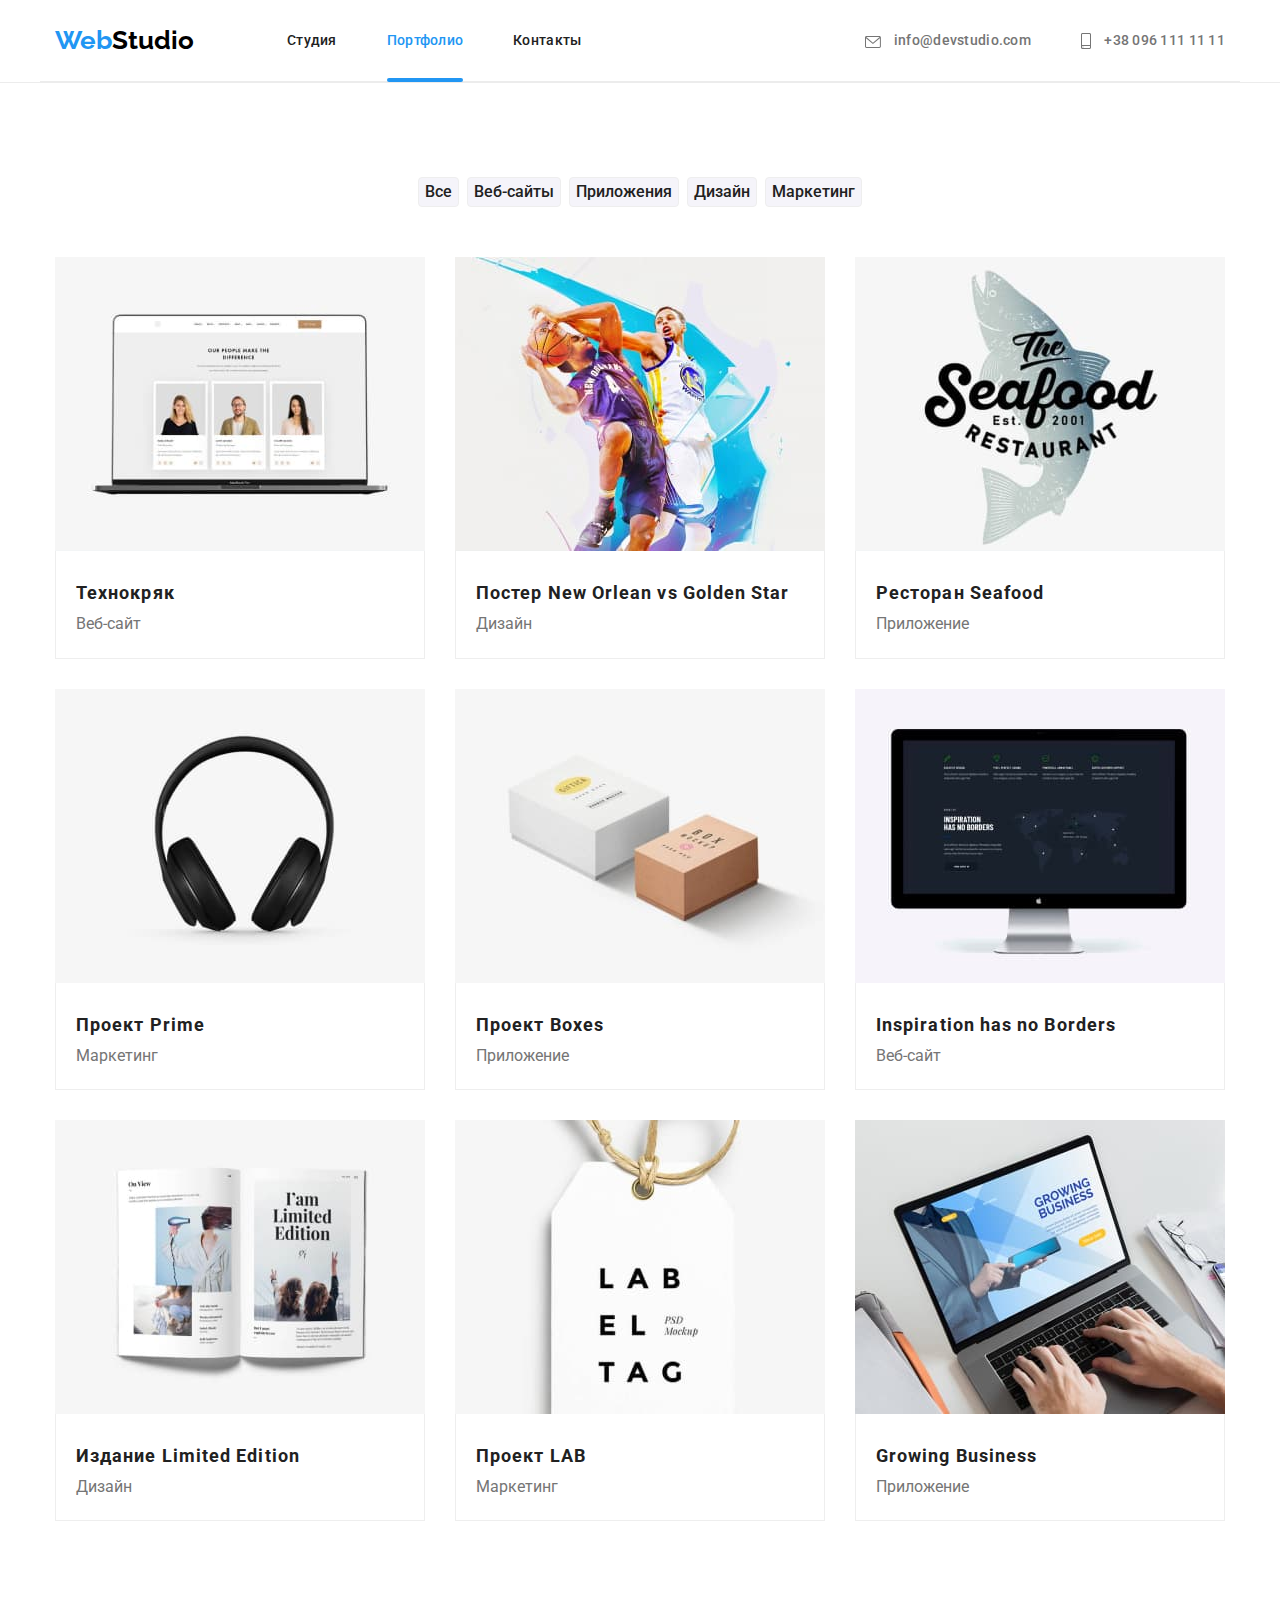
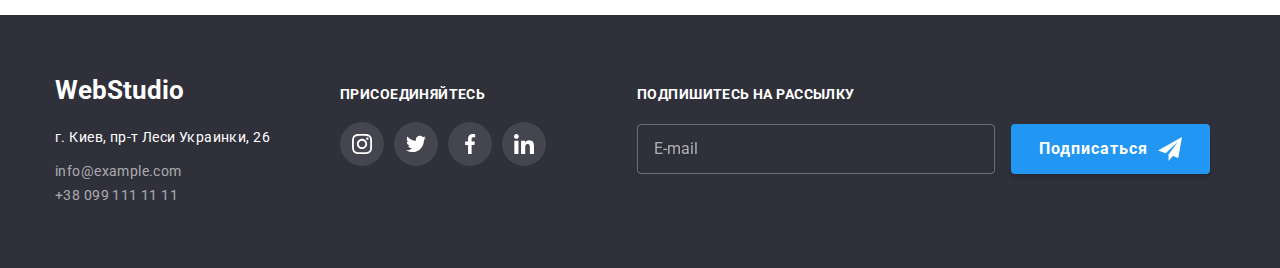
==== commit 97296aa3: "hw7" ====
--- a/portfolio.html
+++ b/portfolio.html
@@ -12,7 +12,6 @@
     <link rel="preconnect" href="https://fonts.gstatic.com" crossorigin>
     <link href="https://fonts.googleapis.com/css2?family=Raleway:wght@700&family=Roboto:wght@400;500;700;900&display=swap"
         rel="stylesheet">
-    <link rel="stylesheet" href="./css/style.css">
     <link rel="stylesheet" href="./css/main.min.css">
 </head>
 
@@ -21,27 +20,30 @@
 <!--Company info section-->
 
 <header class="header">
-    <div class="container">
+    <div class="header container">
         <nav class="header-nav">
-            <a href="./" class="site-logo link"><span class="logo-blue link">Web</span>Studio</a>
-            <ul class="site-nav list">
-                <li class="nav-item"><a href="./index.html" class="site-nav-link link">Студия</a></li>
-                <li class="nav-item"><a href="./portfolio.html" class="site-nav-link link current">Портфолио</a></li>
-                <li class="nav-item"><a href="" class="site-nav-link link">Контакты</a></li>
+            <a href="./" class="header-nav__logo link"><span class="header-nav__logo--blue link">Web</span>Studio</a>
+            <ul class="header-list list">
+                <li class="header-list__nav-item"><a href="./index.html"
+                        class="header-list__link link ">Студия</a></li>
+                <li class="header-list__nav-item"><a href="./portfolio.html"
+                        class="header-list__link link current">Портфолио</a>
+                </li>
+                <li class="header-list__nav-item"><a href="" class="header-list__link link">Контакты</a></li>
             </ul>
         </nav>
-        <ul class="contact-nav list">
-            <li class="contact-item">
-                <a href="mailto:info@devstudio.com" class="contact-nav-item link">
-                    <svg class="contact-icon-mail contact-icon" width="16" height="12">
+        <ul class="contact-list list">
+            <li class="contact-list__item">
+                <a href="mailto:info@devstudio.com" class="contact-list__link link">
+                    <svg class="contact-list__icon" width="16" height="12">
                         <use href="./image/sprite.svg#icon-envelope"></use>
                     </svg>
                     info@devstudio.com
                 </a>
             </li>
-            <li class="contact-item">
-                <a href="+380961111111" class="contact-nav-item link">
-                    <svg class="contact-icon-tel contact-icon" width="10" height="16">
+            <li class="contact-list__item">
+                <a href="+380961111111" class="contact-list__link link">
+                    <svg class="contact-list__icon" width="10" height="16">
                         <use href="./image/sprite.svg#icon-smartphone"></use>
                     </svg>
                     +38 096 111 11 11</a>
--- a/css/main.min.css
+++ b/css/main.min.css
@@ -1,2 +1,2 @@
-:root{--primary-text-color: #757575;--title-text-color: #212121;--accent-color: #2196f3;--primary-white-color: #ffff;--primary-bg-color: #f5f4fa}p,h1,h2,h3,h4,h5,h6{margin-top:0;margin-bottom:0}ul{margin-top:0;margin-bottom:0;padding-left:0}body{font-family:"Roboto", sans-serif;color:#dbd1d1}.list{padding:0;margin-top:0;margin-bottom:0;list-style:none}.link{text-decoration:none}.page{color:var(--primary-text-color)}img{display:block;max-width:100%}.visually-hidden{position:absolute;width:1px;height:1px;margin:-1px;padding:0;overflow:hidden;border:0;clip:rect(0 0 0 0)}.container{margin:0 auto;width:1200px;padding-left:15px;padding-right:15px}.button{align-items:center;border:1px solid transparent;text-align:center;min-width:200px;padding:10px 32px;border-radius:4px;font-weight:700;font-size:16px;line-height:1.87;background-color:var(--accent-color);color:#ffffff;transition:background-color 250ms cubic-bezier(0.4, 0, 0.2, 1)}.button:hover,.button:focus{background-color:#188ce8}.section{padding-top:94px;padding-bottom:94px}.title{margin-top:0;margin-bottom:50px;font-weight:700;font-size:36px;line-height:1, 66;text-align:center;letter-spacing:0.03em;color:var(--title-text-color)}.header{background-color:#fff;border-bottom:1px solid #ececec}.header .container{display:flex}.header-nav{display:flex;align-items:center}.site-nav{display:flex}.site-logo{margin-right:93px}.site-logo{color:#000000;font-family:Raleway;font-weight:700;font-size:26px;line-height:1.19}.logo-blue{color:var(--accent-color);font-family:Raleway;font-weight:700;font-size:26px;line-height:1.19}.site-nav-link{font-weight:500;font-size:14px;line-height:1.19;letter-spacing:0.02em;display:block;padding-top:32px;padding-bottom:32px;color:var(--title-text-color);transition:color 250ms cubic-bezier(0.4, 0, 0.2, 1)}.site-nav .site-nav-link:hover,.site-nav .site-nav-link:focus{color:var(--accent-color)}.nav-item:last-child{margin:0}.nav-item{position:relative;margin-right:50px}.current{color:var(--accent-color)}.nav-item .current::after{content:"";position:absolute;display:flex;justify-content:center;bottom:-1px;left:0px;width:100%;height:4px;background-color:var(--accent-color);border-radius:2px}.contact-item{margin-right:50px}.contact-nav .contact-item:last-child{margin:0}.contact-nav{margin-left:auto;display:flex}.contact-nav-item{display:block;padding-top:32px;padding-bottom:32px;margin:0;font-weight:500;font-size:14px;line-height:1.19;letter-spacing:0.02em;color:var(--primary-text-color);transition:color 250ms cubic-bezier(0.4, 0, 0.2, 1)}.contact-nav :hover,.contact-nav :focus{color:var(--accent-color)}.contact-nav{display:flex;align-items:center;transition:color var(--time-aniamtion) var(--cubic-bezier)}.contact-nav-item:hover .contact-icon,.contact-nav-item:focus .contact-icon{fill:var(--accent-color)}.contact-icon{vertical-align:middle;margin-right:10px;fill:var(--primary-text-color);transition:fill 250ms cubic-bezier(0.4, 0, 0.2, 1)}.hero{max-width:1600px;padding-bottom:200px;padding-top:200px;background-repeat:no-repeat;background-position:center;background:#c4c4c4;border:1px solid #000000;margin:auto;text-align:center;background-image:linear-gradient(rgba(47,48,58,0.4), rgba(47,48,58,0.4)),url("../image/herobackground.jpg")}.hero-title{margin-bottom:30px;font-weight:900;font-size:44px;text-transform:uppercase;line-height:1.36;color:#ffff}
+:root{--primary-text-color: #757575;--title-text-color: #212121;--accent-color: #2196f3;--primary-white-color: #ffff;--primary-bg-color: #f5f4fa}p,h1,h2,h3,h4,h5,h6{margin-top:0;margin-bottom:0}ul{margin-top:0;margin-bottom:0;padding-left:0}body{font-family:"Roboto", sans-serif;color:#dbd1d1}.list{padding:0;margin-top:0;margin-bottom:0;list-style:none}.link{text-decoration:none}.page{color:var(--primary-text-color)}img{display:block;max-width:100%}.visually-hidden{position:absolute;width:1px;height:1px;margin:-1px;padding:0;overflow:hidden;border:0;clip:rect(0 0 0 0)}.container{margin:0 auto;width:1200px;padding-left:15px;padding-right:15px}.hero__button{align-items:center;border:1px solid transparent;text-align:center;min-width:200px;padding:10px 32px;border-radius:4px;font-weight:700;font-size:16px;line-height:1.87;background-color:var(--accent-color);color:#ffffff;transition:background-color 250ms cubic-bezier(0.4, 0, 0.2, 1)}.hero__button:hover,.hero__button:focus{background-color:#188ce8}.section{padding-top:94px;padding-bottom:94px}.title{margin-top:0;margin-bottom:50px;font-weight:700;font-size:36px;line-height:1, 66;text-align:center;letter-spacing:0.03em;color:var(--title-text-color)}.header{background-color:#fff;border-bottom:1px solid #ececec}.header .container{display:flex}.header-nav{display:flex;align-items:center}.header-list{display:flex}.header-list:hover,.header-list:focus{color:var(--accent-color)}.header-list__nav-item{position:relative;margin-right:50px}.header-list__nav-item:last-child{margin:0}.header-list__nav-item:last-child .current::after{content:"";position:absolute;display:flex;justify-content:center;bottom:-1px;left:0px;width:100%;height:4px;background-color:var(--accent-color);border-radius:2px}.header-list__link{font-weight:500;font-size:14px;line-height:1.19;letter-spacing:0.02em;display:block;padding-top:32px;padding-bottom:32px;color:var(--title-text-color);transition:color 250ms cubic-bezier(0.4, 0, 0.2, 1)}.header-list__link:hover,.header-list__link:focus{color:var(--accent-color)}.current{color:var(--accent-color)}.header-list__nav-item .current::after{content:"";position:absolute;display:flex;justify-content:center;bottom:-1px;left:0px;width:100%;height:4px;background-color:var(--accent-color);border-radius:2px}.contact-list{margin-left:auto;display:flex;display:flex;align-items:center;transition:color var(--time-aniamtion) var(--cubic-bezier)}.contact-list:hover,.contact-list:focus{color:var(--accent-color)}.contact-list__item{margin-right:50px}.contact-list__item:last-child{margin:0}.contact-list__link{display:block;padding-top:32px;padding-bottom:32px;margin:0;font-weight:500;font-size:14px;line-height:1.19;letter-spacing:0.02em;color:var(--primary-text-color);transition:color 250ms cubic-bezier(0.4, 0, 0.2, 1)}.contact-list__link:hover .contact-list__icon,.contact-list__link:focus .contact-list__icon{fill:var(--accent-color)}.contact-list :hover,.contact-list :focus{color:var(--accent-color)}.contact-list__icon{vertical-align:middle;margin-right:10px;fill:var(--primary-text-color);transition:fill 250ms cubic-bezier(0.4, 0, 0.2, 1)}.contact-list__item:hover .contact-list__icon,.contact-list__item:focus .contact-list__icon{fill:var(--accent-color)}.header-nav__logo{margin-right:93px;color:#000000;font-family:Raleway;font-weight:700;font-size:26px;line-height:1.19}.header-nav__logo--blue{color:var(--accent-color)}.footer-logo{display:block;margin-bottom:20px;font-weight:bold;font-size:26px;line-height:1.19;color:#ffffff}.hero{max-width:1600px;padding-bottom:200px;padding-top:200px;background-repeat:no-repeat;background-position:center;background:#c4c4c4;border:1px solid #000000;margin:auto;text-align:center;background-image:linear-gradient(rgba(47,48,58,0.4), rgba(47,48,58,0.4)),url("../image/herobackground.jpg")}.hero__title{margin-bottom:30px;font-size:44px;font-weight:900;line-height:1.36;letter-spacing:.06em;color:#ffff}.benefits{padding-top:94px}.benefits-list{display:flex;justify-content:space-between;padding-left:0}.benefits-list__item{margin-right:30px;width:270px}.benefits-list__title{padding-top:0;margin-bottom:10px;font-weight:bold;font-size:14px;line-height:1.9;letter-spacing:0.03em;text-transform:uppercase;color:var(--title-text-color)}.benefits-list__item:last-child{margin-right:0}.benefits-list__icon-box{width:100%;height:100%;display:flex;justify-content:center;align-items:center;height:120px;width:270px;margin-bottom:30px;background-color:var(--primary-bg-color)}.benefits-list__content{font-size:14px;line-height:1.7;letter-spacing:0.03em;color:var(--primary-text-color)}.work{margin-top:0}.work-image{display:flex}.work-image__item{position:relative;width:370px;margin-right:30px}.work-image__item:last-child{margin-right:0}.work-image__title{position:absolute;display:flex;justify-content:center;align-items:center;bottom:0;width:100%;height:70px;background:rgba(47,48,58,0.8)}.work-image__text{font-size:14px;font-weight:700;line-height:.87;letter-spacing:.03em;text-transform:uppercase;color:#ffffff}.work-title::after{display:flex;justify-content:center}.team{display:flex;background-color:#f5f4fa}.team-name{padding-top:30px;padding-bottom:30px}.team-title{margin-bottom:10px;text-align:center;font-weight:500;font-size:16px;line-height:1.19;color:var(--title-text-color)}.title-eng{text-align:center;margin-bottom:16px}.team-item{width:270px;margin-right:30px;border:1px solid #eeeeee;background-color:#ffffff;border-bottom-left-radius:4px;border-bottom-right-radius:4px;box-shadow:0px 1px 3px rgba(0,0,0,0.12),0px 1px 1px rgba(0,0,0,0.14),0px 2px 1px rgba(0,0,0,0.2)}.team-item:last-child{margin-right:0}.socials-item{width:44px;height:44px;margin-right:10px}.socials-item:last-child{margin-right:0}.socials-list{display:flex;justify-content:center}.socials-link{width:100%;height:100%;display:flex;align-items:center;justify-content:center;border-radius:50%;background-color:#ffffff;transition:background-color 250ms cubic-bezier(0.4, 0, 0.2, 1)}.socials-link:hover,.socials-link:focus{background-color:var(--accent-color)}.socials-icon{fill:#afb1b8;transition:fill 250ms cubic-bezier(0.4, 0, 0.2, 1)}.socials-link:hover .socials-icon,.socials-link:focus .socials-icon{fill:#ffffff}.client-list{display:flex;justify-content:center}.client-list-item{border:1px solid #afb1b8;border-radius:4px;width:170px;height:92px;margin-right:30px;transition:border-color 250ms cubic-bezier(0.4, 0, 0.2, 1)}.client-list-item:hover,.client-list-item:focus{border-color:var(--accent-color)}.client-list-item:last-child{margin-right:0}.client-link{width:100%;height:100%;display:flex;align-items:center;justify-content:center}.client-link:hover,.client-link:focus{color:var(--title-text-color)}.client-icon{fill:#afb1b8;transition:fill 250ms cubic-bezier(0.4, 0, 0.2, 1)}.client-link:hover .client-icon,.client-link:focus .client-icon{fill:var(--accent-color)}.footer{background-color:#2f303a;padding-top:60px;padding-bottom:60px}.address-map{display:block;margin-bottom:10px;font-size:14px;line-height:1.71;font-style:normal;color:#ffffff;letter-spacing:0.03em}.address-link-mail{margin-bottom:10px;font-size:14px;line-height:1.71;font-style:normal;color:rgba(255,255,255,0.6);transition:color 250ms cubic-bezier(0.4, 0, 0.2, 1);letter-spacing:0.03em}.address-link-mail:hover,.address-link-mail:focus{color:var(--accent-color)}.address-link-tel{font-size:14px;line-height:1.71;font-style:normal;color:rgba(255,255,255,0.6);transition:color 250ms cubic-bezier(0.4, 0, 0.2, 1);letter-spacing:0.03em}.address-link-tel:hover,.address-link-tel:focus{color:var(--accent-color)}.footer-container{display:flex;align-items:baseline}.footer-contact{margin-right:70px}.footer-socials-box{margin-right:91px}.footer-socials-title{margin-bottom:20px;font-weight:bold;font-size:14px;line-height:16px;letter-spacing:0.03em;text-transform:uppercase;color:#ffffff}.footer-socials-item{width:44px;height:44px;margin-right:10px}.footer-socials-item:last-child{margin-right:0}.footer-socials{display:flex}.footer-socials-link{width:100%;height:100%;display:flex;align-items:center;justify-content:center;border-radius:50%;background-color:rgba(255,255,255,0.1);transition:background-color 250ms cubic-bezier(0.4, 0, 0.2, 1)}.footer-socials-link:hover,.footer-socials-link:focus{background-color:var(--accent-color)}.footer-socials-icon{fill:#ffffff;transition:fill 250ms cubic-bezier(0.4, 0, 0.2, 1)}.footer-socials-link:hover .footer-socials-icon,.footer-socials-link:focus .footer-socials-icon{fill:#ffffff}.subscribe-title{font-weight:700;font-size:14px;line-height:1.14;letter-spacing:0.03em;text-transform:uppercase;color:#ffffff}.subscribe-form{margin-top:20px}.subscribe-input{width:358px;height:50px;color:var(--accent-color);border:1px solid rgba(255,255,255,0.3);background-color:transparent;filter:drop-shadow(0px 4px 4px rgba(0,0,0,0.15));border-radius:4px;padding:15px 16px;margin-right:12px}.subscribe-input::placeholder{font-weight:400;font-size:16px;line-height:1.25;color:rgba(255,255,255,0.6)}.subscribe-button{background-color:var(--accent-color);box-shadow:0px 4px 4px rgba(0,0,0,0.15);border-radius:4px;padding:10px 28px;font-family:"Roboto", sans-serif;font-weight:700;font-size:16px;line-height:1.88;text-align:center;letter-spacing:0.06em;color:#ffffff;cursor:pointer;display:inline-flex;justify-content:center;align-items:center;transition:background-color 250ms cubic-bezier(0.4, 0, 0.2, 1);border:0}.subscribe-button:hover,.subscribe-button:focus{background-color:#188ce8}.subscribe-icon{margin-left:10px;fill:#ffffff}.portfolio-container{width:1200px;padding-left:15px;padding-right:15px;margin-left:auto;margin-right:auto}.portfolio{margin:0;padding:0;list-style:none;display:flex;flex-wrap:wrap;margin-left:-30px;margin-top:-30px}.portfolio-item{display:block;box-sizing:border-box;flex-basis:calc(100% / 3 - 30px);margin-left:30px;margin-top:30px}.cards-thumb{position:relative;overflow:hidden}.card-overlay{top:0;left:0;width:100%;height:100%;padding:63px 24px;position:absolute;background-color:rgba(33,150,243,0.9);font-size:18px;line-height:1.56;letter-spacing:0.03em;color:#ffffff;transform:translateY(100%);transition:transform 250ms cubic-bezier(0.4, 0, 0.2, 1)}.portfolio-link:hover .card-overlay,.portfolio-link:focus .card-overlay{transform:translateY(0%)}.portfolio-link{display:block;transition:box-shadow 250ms cubic-bezier(0.4, 0, 0.2, 1)}.portfolio-link:hover,.portfolio-link:focus{box-shadow:0px 1px 1px rgba(0,0,0,0.12),0px 4px 4px rgba(0,0,0,0.06),1px 4px 6px rgba(0,0,0,0.16)}.portfolio-link:hover .card-overlay,.portfolio-link:focus .card-overlay{transform:translateY(0%)}.portfolio-card{background-color:#ffffff;padding-left:20px;padding-right:20px;padding-top:24px;padding-bottom:24px;border-right:1px solid #eeeeee;border-left:1px solid #eeeeee;border-bottom:1px solid #eeeeee}.portfolio-title{margin-bottom:4px;font-size:18px;font-weight:700;line-height:2;letter-spacing:.06em;color:var(--title-text-color)}.portfolio-text{color:var(--primary-text-color)}.button-list{display:flex;justify-content:center;margin-bottom:50px}.btn-item{margin-right:8px}.btn-item:last-child{margin-right:0}.button-item{font-weight:500;font-size:16px;line-height:1.62;border-radius:4px;background-color:#f5f4fa;border:1px solid #eeeeee;color:var(--title-text-color);cursor:pointer;transition:color 250ms cubic-bezier(0.4, 0, 0.2, 1),background-color 250ms cubic-bezier(0.4, 0, 0.2, 1),box-shadow 250ms cubic-bezier(0.4, 0, 0.2, 1)}.button-item:hover,.button-item:focus{color:#ffffff;background-color:var(--accent-color);box-shadow:0px 3px 1px rgba(0,0,0,0.1),0px 1px 2px rgba(0,0,0,0.08),0px 2px 2px rgba(0,0,0,0.12)}.backdrop{position:fixed;top:0;left:0;width:100vw;height:100vh;background-color:rgba(0,0,0,0.2);transition:opacity 250ms cubic-bezier(0.4, 0, 0.2, 1)}.backdrop.is-hidden{visibility:hidden;pointer-events:none;opacity:0}.backdrop.is-hidden .modal{transform:scale(0.8) translate(-50%, -50%)}.modal{position:absolute;width:520px;min-height:580px;background-color:#ffffff;border-radius:5px;left:50%;top:50%;transform:translate(-50%, -50%);padding:40px}.data-modal-close{width:30px;height:30px;border:1px solid rgba(0,0,0,0.1);background-color:unset;cursor:pointer;border-radius:50%;position:absolute;right:8px;top:8px;position:absolute;right:8px;top:8px;display:flex;align-items:center;justify-content:center;transition:fill 2500ms cubic-bezier(0.4, 0, 0.2, 1)}.modal-close-icon{transition:fill 250ms cubic-bezier(0.4, 0, 0.2, 1)}.data-modal-close:hover .modal-close-icon,.data-modal-close:focus .modal-close-icon{fill:var(--accent-color)}.data-modal-close:hover .modal-close-icon,.data-modal-close:focus .modal-close-icon{fill:var(--accent-color)}.modal-title{font-size:20px;text-align:center;color:var(--title-text-color);display:block;margin-bottom:20px}.modal-title{font-size:20px;text-align:center;color:var(--title-text-color);display:block;margin-bottom:20px}.modal-form-field{margin-bottom:15px;cursor:pointer}.modal-form-label{font-size:12px;color:var(--primary-text-color);display:block;margin-bottom:4px}.input-wrap{display:flex;justify-content:center;position:relative}.modal-form-input{width:100%;height:40px;border:1px solid rgba(33,33,33,0.2);border-radius:4px;padding-left:40px;cursor:pointer}.modal-form-input:hover,.modal-form-input:focus{border-color:var(--accent-color);outline:none}.modal-form-icon{position:absolute;left:12px;top:50%;transform:translateY(-50%)}.modal-form-input:hover+.modal-form-icon,.modal-form-input:focus+.modal-form-icon{fill:var(--accent-color)}.modal-comment{width:100%;height:120px;border:1px solid rgba(33,33,33,0.2);border-radius:4px;padding-left:16px;padding-top:12px;resize:none;cursor:pointer}.modal-comment::placeholder{font-size:12px}.modal-comment:hover,.modal-comment:focus{border-color:var(--accent-color);outline:none}.check-label{font-size:14px;line-height:1.71;letter-spacing:0.03em;display:flex;align-items:center}.check-color{margin-left:5px;color:var(--accent-color)}.check-icon{width:15px;height:15px;border:2px solid #000000;border-radius:2px;margin-right:5px;display:flex;justify-content:center;align-items:center;transition:border-color 250ms cubic-bezier(0.4, 0, 0.2, 1)}.checkbox:checked+.check-label>.check-icon{background:var(--accent-color);border:transparent}.form-btn{font-weight:400;font-size:16px;height:50px;text-align:center;letter-spacing:0.06em;cursor:pointer;border:0;padding:10px 55px;color:#ffffff;background:#188ce8;box-shadow:0px 4px 4px rgba(0,0,0,0.15);border-radius:4px;margin:0 auto;display:block;transition:border-color 250ms cubic-bezier(0.4, 0, 0.2, 1)}
 /*# sourceMappingURL=main.min.css.map */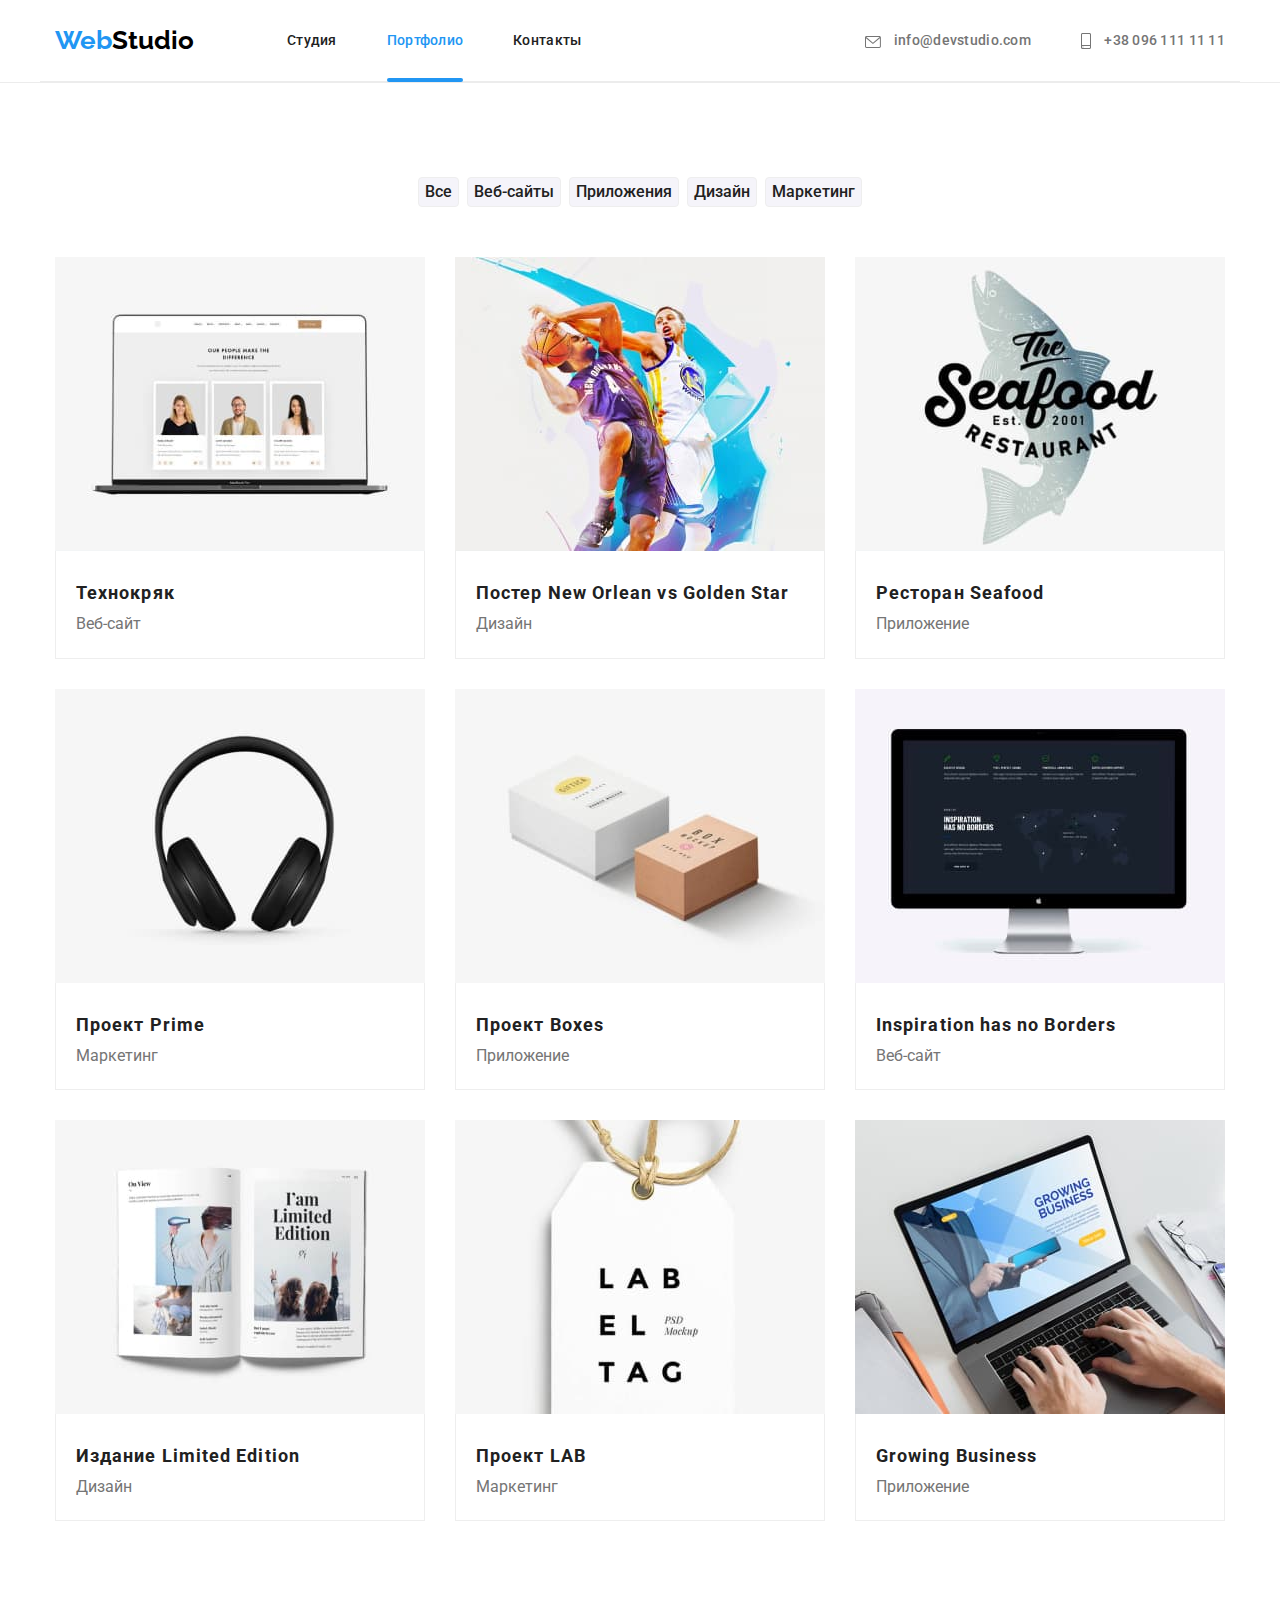
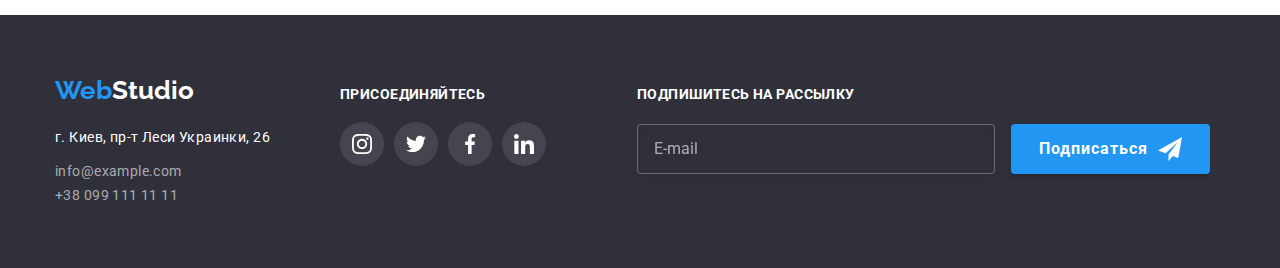
==== commit 7d6ad349: "hw7" ====
--- a/portfolio.html
+++ b/portfolio.html
@@ -22,7 +22,7 @@
 <header class="header">
     <div class="header container">
         <nav class="header-nav">
-            <a href="./" class="header-nav__logo link"><span class="header-nav__logo--blue link">Web</span>Studio</a>
+            <a href="./" class="site__logo site__logo--right link"><span class="site__logo--bright link">Web</span>Studio</a>
             <ul class="header-list list">
                 <li class="header-list__nav-item"><a href="./index.html"
                         class="header-list__link link ">Студия</a></li>
@@ -203,7 +203,8 @@
     <!--Company Contacts-->
     <div class="container footer-container">
         <div class="footer-contact">
-            <a href="./index.html" class="footer-logo link"><span class="logo-blue">Web</span>Studio</a>
+            <a href="./index.html" class="site__logo site__logo--bottom link"><span
+                    class="site__logo--bright">Web</span>Studio</a>
             <address>
                 <a href="https://goo.gl/maps/cJGYPFcAXHMfUzg28" target="_blank" rel="noopener noreferrer"
                     class="address-map link">г. Киев, пр-т Леси Украинки, 26</a>
@@ -218,31 +219,31 @@
         </div>
         <div class="footer-socials-box">
             <h2 class="footer-socials-title">присоединяйтесь</h2>
-            <ul class="footer-socials  list">
-                <li class="footer-socials-item">
-                    <a href="" class="footer-socials-link link">
-                        <svg class="footer-socials-icon" width="20" height="20">
+            <ul class="socials-list  list">
+                <li class="socials-list__item">
+                    <a href="" class="socials-list__link socials-list__link--dark link">
+                        <svg class="socials-list__icon socials-list__icon--light" width="20" height="20">
                             <use href="./image/sprite.svg#icon-instagram"></use>
                         </svg>
                     </a>
                 </li>
-                <li class="footer-socials-item">
-                    <a href="" class="footer-socials-link link">
-                        <svg class="footer-socials-icon" width="20" height="20">
+                <li class="socials-list__item">
+                    <a href="" class="socials-list__link socials-list__link--dark link">
+                        <svg class="socials-list__icon socials-list__icon--light" width="20" height="20">
                             <use href="./image/sprite.svg#icon-twitter"></use>
                         </svg>
                     </a>
                 </li>
-                <li class="footer-socials-item">
-                    <a href="" class="footer-socials-link link">
-                        <svg class="footer-socials-icon" width="20" height="20">
+                <li class="socials-list__item">
+                    <a href="" class="socials-list__link socials-list__link--dark link">
+                        <svg class="socials-list__icon socials-list__icon--light" width="20" height="20">
                             <use href="./image/sprite.svg#icon-facebook"></use>
                         </svg>
                     </a>
                 </li>
-                <li class="footer-socials-item">
-                    <a href="" class="footer-socials-link link">
-                        <svg class="footer-socials-icon" width="20" height="20">
+                <li class="socials-list__item">
+                    <a href="" class="socials-list__link socials-list__link--dark link">
+                        <svg class="socials-list__icon socials-list__icon--light" width="20" height="20">
                             <use href="./image/sprite.svg#icon-linkedin"></use>
                         </svg>
                     </a>
@@ -250,19 +251,19 @@
             </ul>
         </div>
         <div class="subscribe">
-            <label class="subscribe-title" for="name">Подпишитесь на рассылку</label>
-            <form class="subscribe-form">
-                <input class="subscribe-input" type="email" name="email" id="name" placeholder="E-mail" />
-        
-                <button class="subscribe-button" type="submit">Подписаться
-                    <svg class="subscribe-icon" width="24" height="24">
+            <label class="subscribe__title" for="name">Подпишитесь на рассылку</label>
+            <form class="subscribe__form">
+                <input class="subscribe__input" type="email" name="email" id="name" placeholder="E-mail" />
+
+                <button class="subscribe__button" type="submit">Подписаться
+                    <svg class="subscribe__icon" width="24" height="24">
                         <use href="./image/sprite.svg#icon-send"></use>
                     </svg>
                 </button>
             </form>
         </div>
     </div>
-    </div>
+
 </footer>
 </body>
 
--- a/css/main.min.css
+++ b/css/main.min.css
@@ -1,2 +1,2 @@
-:root{--primary-text-color: #757575;--title-text-color: #212121;--accent-color: #2196f3;--primary-white-color: #ffff;--primary-bg-color: #f5f4fa}p,h1,h2,h3,h4,h5,h6{margin-top:0;margin-bottom:0}ul{margin-top:0;margin-bottom:0;padding-left:0}body{font-family:"Roboto", sans-serif;color:#dbd1d1}.list{padding:0;margin-top:0;margin-bottom:0;list-style:none}.link{text-decoration:none}.page{color:var(--primary-text-color)}img{display:block;max-width:100%}.visually-hidden{position:absolute;width:1px;height:1px;margin:-1px;padding:0;overflow:hidden;border:0;clip:rect(0 0 0 0)}.container{margin:0 auto;width:1200px;padding-left:15px;padding-right:15px}.hero__button{align-items:center;border:1px solid transparent;text-align:center;min-width:200px;padding:10px 32px;border-radius:4px;font-weight:700;font-size:16px;line-height:1.87;background-color:var(--accent-color);color:#ffffff;transition:background-color 250ms cubic-bezier(0.4, 0, 0.2, 1)}.hero__button:hover,.hero__button:focus{background-color:#188ce8}.section{padding-top:94px;padding-bottom:94px}.title{margin-top:0;margin-bottom:50px;font-weight:700;font-size:36px;line-height:1, 66;text-align:center;letter-spacing:0.03em;color:var(--title-text-color)}.header{background-color:#fff;border-bottom:1px solid #ececec}.header .container{display:flex}.header-nav{display:flex;align-items:center}.header-list{display:flex}.header-list:hover,.header-list:focus{color:var(--accent-color)}.header-list__nav-item{position:relative;margin-right:50px}.header-list__nav-item:last-child{margin:0}.header-list__nav-item:last-child .current::after{content:"";position:absolute;display:flex;justify-content:center;bottom:-1px;left:0px;width:100%;height:4px;background-color:var(--accent-color);border-radius:2px}.header-list__link{font-weight:500;font-size:14px;line-height:1.19;letter-spacing:0.02em;display:block;padding-top:32px;padding-bottom:32px;color:var(--title-text-color);transition:color 250ms cubic-bezier(0.4, 0, 0.2, 1)}.header-list__link:hover,.header-list__link:focus{color:var(--accent-color)}.current{color:var(--accent-color)}.header-list__nav-item .current::after{content:"";position:absolute;display:flex;justify-content:center;bottom:-1px;left:0px;width:100%;height:4px;background-color:var(--accent-color);border-radius:2px}.contact-list{margin-left:auto;display:flex;display:flex;align-items:center;transition:color var(--time-aniamtion) var(--cubic-bezier)}.contact-list:hover,.contact-list:focus{color:var(--accent-color)}.contact-list__item{margin-right:50px}.contact-list__item:last-child{margin:0}.contact-list__link{display:block;padding-top:32px;padding-bottom:32px;margin:0;font-weight:500;font-size:14px;line-height:1.19;letter-spacing:0.02em;color:var(--primary-text-color);transition:color 250ms cubic-bezier(0.4, 0, 0.2, 1)}.contact-list__link:hover .contact-list__icon,.contact-list__link:focus .contact-list__icon{fill:var(--accent-color)}.contact-list :hover,.contact-list :focus{color:var(--accent-color)}.contact-list__icon{vertical-align:middle;margin-right:10px;fill:var(--primary-text-color);transition:fill 250ms cubic-bezier(0.4, 0, 0.2, 1)}.contact-list__item:hover .contact-list__icon,.contact-list__item:focus .contact-list__icon{fill:var(--accent-color)}.header-nav__logo{margin-right:93px;color:#000000;font-family:Raleway;font-weight:700;font-size:26px;line-height:1.19}.header-nav__logo--blue{color:var(--accent-color)}.footer-logo{display:block;margin-bottom:20px;font-weight:bold;font-size:26px;line-height:1.19;color:#ffffff}.hero{max-width:1600px;padding-bottom:200px;padding-top:200px;background-repeat:no-repeat;background-position:center;background:#c4c4c4;border:1px solid #000000;margin:auto;text-align:center;background-image:linear-gradient(rgba(47,48,58,0.4), rgba(47,48,58,0.4)),url("../image/herobackground.jpg")}.hero__title{margin-bottom:30px;font-size:44px;font-weight:900;line-height:1.36;letter-spacing:.06em;color:#ffff}.benefits{padding-top:94px}.benefits-list{display:flex;justify-content:space-between;padding-left:0}.benefits-list__item{margin-right:30px;width:270px}.benefits-list__title{padding-top:0;margin-bottom:10px;font-weight:bold;font-size:14px;line-height:1.9;letter-spacing:0.03em;text-transform:uppercase;color:var(--title-text-color)}.benefits-list__item:last-child{margin-right:0}.benefits-list__icon-box{width:100%;height:100%;display:flex;justify-content:center;align-items:center;height:120px;width:270px;margin-bottom:30px;background-color:var(--primary-bg-color)}.benefits-list__content{font-size:14px;line-height:1.7;letter-spacing:0.03em;color:var(--primary-text-color)}.work{margin-top:0}.work-image{display:flex}.work-image__item{position:relative;width:370px;margin-right:30px}.work-image__item:last-child{margin-right:0}.work-image__title{position:absolute;display:flex;justify-content:center;align-items:center;bottom:0;width:100%;height:70px;background:rgba(47,48,58,0.8)}.work-image__text{font-size:14px;font-weight:700;line-height:.87;letter-spacing:.03em;text-transform:uppercase;color:#ffffff}.work-title::after{display:flex;justify-content:center}.team{display:flex;background-color:#f5f4fa}.team-name{padding-top:30px;padding-bottom:30px}.team-title{margin-bottom:10px;text-align:center;font-weight:500;font-size:16px;line-height:1.19;color:var(--title-text-color)}.title-eng{text-align:center;margin-bottom:16px}.team-item{width:270px;margin-right:30px;border:1px solid #eeeeee;background-color:#ffffff;border-bottom-left-radius:4px;border-bottom-right-radius:4px;box-shadow:0px 1px 3px rgba(0,0,0,0.12),0px 1px 1px rgba(0,0,0,0.14),0px 2px 1px rgba(0,0,0,0.2)}.team-item:last-child{margin-right:0}.socials-item{width:44px;height:44px;margin-right:10px}.socials-item:last-child{margin-right:0}.socials-list{display:flex;justify-content:center}.socials-link{width:100%;height:100%;display:flex;align-items:center;justify-content:center;border-radius:50%;background-color:#ffffff;transition:background-color 250ms cubic-bezier(0.4, 0, 0.2, 1)}.socials-link:hover,.socials-link:focus{background-color:var(--accent-color)}.socials-icon{fill:#afb1b8;transition:fill 250ms cubic-bezier(0.4, 0, 0.2, 1)}.socials-link:hover .socials-icon,.socials-link:focus .socials-icon{fill:#ffffff}.client-list{display:flex;justify-content:center}.client-list-item{border:1px solid #afb1b8;border-radius:4px;width:170px;height:92px;margin-right:30px;transition:border-color 250ms cubic-bezier(0.4, 0, 0.2, 1)}.client-list-item:hover,.client-list-item:focus{border-color:var(--accent-color)}.client-list-item:last-child{margin-right:0}.client-link{width:100%;height:100%;display:flex;align-items:center;justify-content:center}.client-link:hover,.client-link:focus{color:var(--title-text-color)}.client-icon{fill:#afb1b8;transition:fill 250ms cubic-bezier(0.4, 0, 0.2, 1)}.client-link:hover .client-icon,.client-link:focus .client-icon{fill:var(--accent-color)}.footer{background-color:#2f303a;padding-top:60px;padding-bottom:60px}.address-map{display:block;margin-bottom:10px;font-size:14px;line-height:1.71;font-style:normal;color:#ffffff;letter-spacing:0.03em}.address-link-mail{margin-bottom:10px;font-size:14px;line-height:1.71;font-style:normal;color:rgba(255,255,255,0.6);transition:color 250ms cubic-bezier(0.4, 0, 0.2, 1);letter-spacing:0.03em}.address-link-mail:hover,.address-link-mail:focus{color:var(--accent-color)}.address-link-tel{font-size:14px;line-height:1.71;font-style:normal;color:rgba(255,255,255,0.6);transition:color 250ms cubic-bezier(0.4, 0, 0.2, 1);letter-spacing:0.03em}.address-link-tel:hover,.address-link-tel:focus{color:var(--accent-color)}.footer-container{display:flex;align-items:baseline}.footer-contact{margin-right:70px}.footer-socials-box{margin-right:91px}.footer-socials-title{margin-bottom:20px;font-weight:bold;font-size:14px;line-height:16px;letter-spacing:0.03em;text-transform:uppercase;color:#ffffff}.footer-socials-item{width:44px;height:44px;margin-right:10px}.footer-socials-item:last-child{margin-right:0}.footer-socials{display:flex}.footer-socials-link{width:100%;height:100%;display:flex;align-items:center;justify-content:center;border-radius:50%;background-color:rgba(255,255,255,0.1);transition:background-color 250ms cubic-bezier(0.4, 0, 0.2, 1)}.footer-socials-link:hover,.footer-socials-link:focus{background-color:var(--accent-color)}.footer-socials-icon{fill:#ffffff;transition:fill 250ms cubic-bezier(0.4, 0, 0.2, 1)}.footer-socials-link:hover .footer-socials-icon,.footer-socials-link:focus .footer-socials-icon{fill:#ffffff}.subscribe-title{font-weight:700;font-size:14px;line-height:1.14;letter-spacing:0.03em;text-transform:uppercase;color:#ffffff}.subscribe-form{margin-top:20px}.subscribe-input{width:358px;height:50px;color:var(--accent-color);border:1px solid rgba(255,255,255,0.3);background-color:transparent;filter:drop-shadow(0px 4px 4px rgba(0,0,0,0.15));border-radius:4px;padding:15px 16px;margin-right:12px}.subscribe-input::placeholder{font-weight:400;font-size:16px;line-height:1.25;color:rgba(255,255,255,0.6)}.subscribe-button{background-color:var(--accent-color);box-shadow:0px 4px 4px rgba(0,0,0,0.15);border-radius:4px;padding:10px 28px;font-family:"Roboto", sans-serif;font-weight:700;font-size:16px;line-height:1.88;text-align:center;letter-spacing:0.06em;color:#ffffff;cursor:pointer;display:inline-flex;justify-content:center;align-items:center;transition:background-color 250ms cubic-bezier(0.4, 0, 0.2, 1);border:0}.subscribe-button:hover,.subscribe-button:focus{background-color:#188ce8}.subscribe-icon{margin-left:10px;fill:#ffffff}.portfolio-container{width:1200px;padding-left:15px;padding-right:15px;margin-left:auto;margin-right:auto}.portfolio{margin:0;padding:0;list-style:none;display:flex;flex-wrap:wrap;margin-left:-30px;margin-top:-30px}.portfolio-item{display:block;box-sizing:border-box;flex-basis:calc(100% / 3 - 30px);margin-left:30px;margin-top:30px}.cards-thumb{position:relative;overflow:hidden}.card-overlay{top:0;left:0;width:100%;height:100%;padding:63px 24px;position:absolute;background-color:rgba(33,150,243,0.9);font-size:18px;line-height:1.56;letter-spacing:0.03em;color:#ffffff;transform:translateY(100%);transition:transform 250ms cubic-bezier(0.4, 0, 0.2, 1)}.portfolio-link:hover .card-overlay,.portfolio-link:focus .card-overlay{transform:translateY(0%)}.portfolio-link{display:block;transition:box-shadow 250ms cubic-bezier(0.4, 0, 0.2, 1)}.portfolio-link:hover,.portfolio-link:focus{box-shadow:0px 1px 1px rgba(0,0,0,0.12),0px 4px 4px rgba(0,0,0,0.06),1px 4px 6px rgba(0,0,0,0.16)}.portfolio-link:hover .card-overlay,.portfolio-link:focus .card-overlay{transform:translateY(0%)}.portfolio-card{background-color:#ffffff;padding-left:20px;padding-right:20px;padding-top:24px;padding-bottom:24px;border-right:1px solid #eeeeee;border-left:1px solid #eeeeee;border-bottom:1px solid #eeeeee}.portfolio-title{margin-bottom:4px;font-size:18px;font-weight:700;line-height:2;letter-spacing:.06em;color:var(--title-text-color)}.portfolio-text{color:var(--primary-text-color)}.button-list{display:flex;justify-content:center;margin-bottom:50px}.btn-item{margin-right:8px}.btn-item:last-child{margin-right:0}.button-item{font-weight:500;font-size:16px;line-height:1.62;border-radius:4px;background-color:#f5f4fa;border:1px solid #eeeeee;color:var(--title-text-color);cursor:pointer;transition:color 250ms cubic-bezier(0.4, 0, 0.2, 1),background-color 250ms cubic-bezier(0.4, 0, 0.2, 1),box-shadow 250ms cubic-bezier(0.4, 0, 0.2, 1)}.button-item:hover,.button-item:focus{color:#ffffff;background-color:var(--accent-color);box-shadow:0px 3px 1px rgba(0,0,0,0.1),0px 1px 2px rgba(0,0,0,0.08),0px 2px 2px rgba(0,0,0,0.12)}.backdrop{position:fixed;top:0;left:0;width:100vw;height:100vh;background-color:rgba(0,0,0,0.2);transition:opacity 250ms cubic-bezier(0.4, 0, 0.2, 1)}.backdrop.is-hidden{visibility:hidden;pointer-events:none;opacity:0}.backdrop.is-hidden .modal{transform:scale(0.8) translate(-50%, -50%)}.modal{position:absolute;width:520px;min-height:580px;background-color:#ffffff;border-radius:5px;left:50%;top:50%;transform:translate(-50%, -50%);padding:40px}.data-modal-close{width:30px;height:30px;border:1px solid rgba(0,0,0,0.1);background-color:unset;cursor:pointer;border-radius:50%;position:absolute;right:8px;top:8px;position:absolute;right:8px;top:8px;display:flex;align-items:center;justify-content:center;transition:fill 2500ms cubic-bezier(0.4, 0, 0.2, 1)}.modal-close-icon{transition:fill 250ms cubic-bezier(0.4, 0, 0.2, 1)}.data-modal-close:hover .modal-close-icon,.data-modal-close:focus .modal-close-icon{fill:var(--accent-color)}.data-modal-close:hover .modal-close-icon,.data-modal-close:focus .modal-close-icon{fill:var(--accent-color)}.modal-title{font-size:20px;text-align:center;color:var(--title-text-color);display:block;margin-bottom:20px}.modal-title{font-size:20px;text-align:center;color:var(--title-text-color);display:block;margin-bottom:20px}.modal-form-field{margin-bottom:15px;cursor:pointer}.modal-form-label{font-size:12px;color:var(--primary-text-color);display:block;margin-bottom:4px}.input-wrap{display:flex;justify-content:center;position:relative}.modal-form-input{width:100%;height:40px;border:1px solid rgba(33,33,33,0.2);border-radius:4px;padding-left:40px;cursor:pointer}.modal-form-input:hover,.modal-form-input:focus{border-color:var(--accent-color);outline:none}.modal-form-icon{position:absolute;left:12px;top:50%;transform:translateY(-50%)}.modal-form-input:hover+.modal-form-icon,.modal-form-input:focus+.modal-form-icon{fill:var(--accent-color)}.modal-comment{width:100%;height:120px;border:1px solid rgba(33,33,33,0.2);border-radius:4px;padding-left:16px;padding-top:12px;resize:none;cursor:pointer}.modal-comment::placeholder{font-size:12px}.modal-comment:hover,.modal-comment:focus{border-color:var(--accent-color);outline:none}.check-label{font-size:14px;line-height:1.71;letter-spacing:0.03em;display:flex;align-items:center}.check-color{margin-left:5px;color:var(--accent-color)}.check-icon{width:15px;height:15px;border:2px solid #000000;border-radius:2px;margin-right:5px;display:flex;justify-content:center;align-items:center;transition:border-color 250ms cubic-bezier(0.4, 0, 0.2, 1)}.checkbox:checked+.check-label>.check-icon{background:var(--accent-color);border:transparent}.form-btn{font-weight:400;font-size:16px;height:50px;text-align:center;letter-spacing:0.06em;cursor:pointer;border:0;padding:10px 55px;color:#ffffff;background:#188ce8;box-shadow:0px 4px 4px rgba(0,0,0,0.15);border-radius:4px;margin:0 auto;display:block;transition:border-color 250ms cubic-bezier(0.4, 0, 0.2, 1)}
+:root{--primary-text-color: #757575;--title-text-color: #212121;--accent-color: #2196f3;--primary-white-color: #ffff;--primary-bg-color: #f5f4fa}p,h1,h2,h3,h4,h5,h6{margin-top:0;margin-bottom:0}ul{margin-top:0;margin-bottom:0;padding-left:0}body{font-family:"Roboto", sans-serif;color:#dbd1d1}.list{padding:0;margin-top:0;margin-bottom:0;list-style:none}.link{text-decoration:none}.page{color:var(--primary-text-color)}img{display:block;max-width:100%}.visually-hidden{position:absolute;width:1px;height:1px;margin:-1px;padding:0;overflow:hidden;border:0;clip:rect(0 0 0 0)}.container{margin:0 auto;width:1200px;padding-left:15px;padding-right:15px}.hero__button{align-items:center;border:1px solid transparent;text-align:center;min-width:200px;padding:10px 32px;border-radius:4px;font-weight:700;font-size:16px;line-height:1.87;background-color:var(--accent-color);color:#ffffff;transition:background-color 250ms cubic-bezier(0.4, 0, 0.2, 1)}.hero__button:hover,.hero__button:focus{background-color:#188ce8}.section{padding-top:94px;padding-bottom:94px}.title{margin-top:0;margin-bottom:50px;font-weight:700;font-size:36px;line-height:1, 66;text-align:center;letter-spacing:0.03em;color:var(--title-text-color)}.header{background-color:#fff;border-bottom:1px solid #ececec}.header .container{display:flex}.header-nav{display:flex;align-items:center}.header-list{display:flex}.header-list:hover,.header-list:focus{color:var(--accent-color)}.header-list__nav-item{position:relative;margin-right:50px}.header-list__nav-item:last-child{margin:0}.header-list__nav-item:last-child .current::after{content:"";position:absolute;display:flex;justify-content:center;bottom:-1px;left:0px;width:100%;height:4px;background-color:var(--accent-color);border-radius:2px}.header-list__link{font-weight:500;font-size:14px;line-height:1.19;letter-spacing:0.02em;display:block;padding-top:32px;padding-bottom:32px;color:var(--title-text-color);transition:color 250ms cubic-bezier(0.4, 0, 0.2, 1)}.header-list__link:hover,.header-list__link:focus{color:var(--accent-color)}.current{color:var(--accent-color)}.header-list__nav-item .current::after{content:"";position:absolute;display:flex;justify-content:center;bottom:-1px;left:0px;width:100%;height:4px;background-color:var(--accent-color);border-radius:2px}.contact-list{margin-left:auto;display:flex;display:flex;align-items:center;transition:color var(--time-aniamtion) var(--cubic-bezier)}.contact-list:hover,.contact-list:focus{color:var(--accent-color)}.contact-list__item{margin-right:50px}.contact-list__item:last-child{margin:0}.contact-list__link{display:block;padding-top:32px;padding-bottom:32px;margin:0;font-weight:500;font-size:14px;line-height:1.19;letter-spacing:0.02em;color:var(--primary-text-color);transition:color 250ms cubic-bezier(0.4, 0, 0.2, 1)}.contact-list__link:hover .contact-list__icon,.contact-list__link:focus .contact-list__icon{fill:var(--accent-color)}.contact-list :hover,.contact-list :focus{color:var(--accent-color)}.contact-list__icon{vertical-align:middle;margin-right:10px;fill:var(--primary-text-color);transition:fill 250ms cubic-bezier(0.4, 0, 0.2, 1)}.contact-list__item:hover .contact-list__icon,.contact-list__item:focus .contact-list__icon{fill:var(--accent-color)}.site__logo{font-family:Raleway;font-weight:700;font-size:26px;line-height:1.19}.site__logo--right{color:#000000;margin-right:93px}.site__logo--bright{color:var(--accent-color)}.site__logo--bottom{display:block;margin-bottom:20px;color:#ffffff}.hero{max-width:1600px;padding-bottom:200px;padding-top:200px;background-repeat:no-repeat;background-position:center;background:#c4c4c4;border:1px solid #000000;margin:auto;text-align:center;background-image:linear-gradient(rgba(47,48,58,0.4), rgba(47,48,58,0.4)),url("../image/herobackground.jpg")}.hero__title{margin-bottom:30px;font-size:44px;font-weight:900;line-height:1.36;letter-spacing:.06em;color:#ffff}.benefits{padding-top:94px}.benefits-list{display:flex;justify-content:space-between;padding-left:0}.benefits-list__item{margin-right:30px;width:270px}.benefits-list__title{padding-top:0;margin-bottom:10px;font-weight:bold;font-size:14px;line-height:1.9;letter-spacing:0.03em;text-transform:uppercase;color:var(--title-text-color)}.benefits-list__item:last-child{margin-right:0}.benefits-list__icon-box{width:100%;height:100%;display:flex;justify-content:center;align-items:center;height:120px;width:270px;margin-bottom:30px;background-color:var(--primary-bg-color)}.benefits-list__content{font-size:14px;line-height:1.7;letter-spacing:0.03em;color:var(--primary-text-color)}.work{margin-top:0}.work-image{display:flex}.work-image__item{position:relative;width:370px;margin-right:30px}.work-image__item:last-child{margin-right:0}.work-image__title{position:absolute;display:flex;justify-content:center;align-items:center;bottom:0;width:100%;height:70px;background:rgba(47,48,58,0.8)}.work-image__title::after{display:flex;justify-content:center}.work-image__text{font-size:14px;font-weight:700;line-height:.87;letter-spacing:.03em;text-transform:uppercase;color:#ffffff}.team{display:flex;background-color:#f5f4fa}.team__name{padding-top:30px;padding-bottom:30px}.team__title{margin-bottom:10px;text-align:center;font-weight:500;font-size:16px;line-height:1.19;color:var(--title-text-color)}.team__title-eng{text-align:center;margin-bottom:16px}.team__item{width:270px;margin-right:30px;border:1px solid #eeeeee;background-color:#ffffff;border-bottom-left-radius:4px;border-bottom-right-radius:4px;box-shadow:0px 1px 3px rgba(0,0,0,0.12),0px 1px 1px rgba(0,0,0,0.14),0px 2px 1px rgba(0,0,0,0.2)}.team__item:last-child{margin-right:0}.socials-list__item{width:44px;height:44px;margin-right:10px}.socials-list__item:last-child{margin-right:0}.socials-list{display:flex;justify-content:center}.socials-list__link{width:100%;height:100%;display:flex;align-items:center;justify-content:center;border-radius:50%;transition:background-color 250ms cubic-bezier(0.4, 0, 0.2, 1)}.socials-list__link:hover,.socials-list__link:focus{background-color:var(--accent-color)}.socials-list__link--light{background-color:#ffffff}.socials-list__link--dark{background-color:rgba(255,255,255,0.1)}.socials-list__icon{transition:fill 250ms cubic-bezier(0.4, 0, 0.2, 1)}.socials-list__link:hover .socials-list__icon,.socials-list__link:focus .socials-list__icon{fill:#ffffff}.socials-list__icon--dark{fill:#afb1b8}.socials-list__icon--light{fill:#ffffff}.footer-socials-box{margin-right:91px}.footer-socials-title{margin-bottom:20px;font-weight:bold;font-size:14px;line-height:16px;letter-spacing:0.03em;text-transform:uppercase;color:#ffffff}.client-list{display:flex;justify-content:center}.client-list-item{border:1px solid #afb1b8;border-radius:4px;width:170px;height:92px;margin-right:30px;transition:border-color 250ms cubic-bezier(0.4, 0, 0.2, 1)}.client-list-item:hover,.client-list-item:focus{border-color:var(--accent-color)}.client-list-item:last-child{margin-right:0}.client-link{width:100%;height:100%;display:flex;align-items:center;justify-content:center}.client-link:hover,.client-link:focus{color:var(--title-text-color)}.client-icon{fill:#afb1b8;transition:fill 250ms cubic-bezier(0.4, 0, 0.2, 1)}.client-link:hover .client-icon,.client-link:focus .client-icon{fill:var(--accent-color)}.footer{background-color:#2f303a;padding-top:60px;padding-bottom:60px}.address-map{display:block;margin-bottom:10px;font-size:14px;line-height:1.71;font-style:normal;color:#ffffff;letter-spacing:0.03em}.address-link-mail{margin-bottom:10px;font-size:14px;line-height:1.71;font-style:normal;color:rgba(255,255,255,0.6);transition:color 250ms cubic-bezier(0.4, 0, 0.2, 1);letter-spacing:0.03em}.address-link-mail:hover,.address-link-mail:focus{color:var(--accent-color)}.address-link-tel{font-size:14px;line-height:1.71;font-style:normal;color:rgba(255,255,255,0.6);transition:color 250ms cubic-bezier(0.4, 0, 0.2, 1);letter-spacing:0.03em}.address-link-tel:hover,.address-link-tel:focus{color:var(--accent-color)}.footer-container{display:flex;align-items:baseline}.footer-contact{margin-right:70px}.subscribe__title{font-weight:700;font-size:14px;line-height:1.14;letter-spacing:0.03em;text-transform:uppercase;color:#ffffff}.subscribe__form{margin-top:20px}.subscribe__input{width:358px;height:50px;color:var(--accent-color);border:1px solid rgba(255,255,255,0.3);background-color:transparent;filter:drop-shadow(0px 4px 4px rgba(0,0,0,0.15));border-radius:4px;padding:15px 16px;margin-right:12px}.subscribe__input::placeholder{font-weight:400;font-size:16px;line-height:1.25;color:rgba(255,255,255,0.6)}.subscribe__button{background-color:var(--accent-color);box-shadow:0px 4px 4px rgba(0,0,0,0.15);border-radius:4px;padding:10px 28px;font-family:"Roboto", sans-serif;font-weight:700;font-size:16px;line-height:1.88;text-align:center;letter-spacing:0.06em;color:#ffffff;cursor:pointer;display:inline-flex;justify-content:center;align-items:center;transition:background-color 250ms cubic-bezier(0.4, 0, 0.2, 1);border:0}.subscribe__button:hover,.subscribe__button:focus{background-color:#188ce8}.subscribe__icon{margin-left:10px;fill:#ffffff}.portfolio-container{width:1200px;padding-left:15px;padding-right:15px;margin-left:auto;margin-right:auto}.portfolio{margin:0;padding:0;list-style:none;display:flex;flex-wrap:wrap;margin-left:-30px;margin-top:-30px}.portfolio-item{display:block;box-sizing:border-box;flex-basis:calc(100% / 3 - 30px);margin-left:30px;margin-top:30px}.cards-thumb{position:relative;overflow:hidden}.card-overlay{top:0;left:0;width:100%;height:100%;padding:63px 24px;position:absolute;background-color:rgba(33,150,243,0.9);font-size:18px;line-height:1.56;letter-spacing:0.03em;color:#ffffff;transform:translateY(100%);transition:transform 250ms cubic-bezier(0.4, 0, 0.2, 1)}.portfolio-link:hover .card-overlay,.portfolio-link:focus .card-overlay{transform:translateY(0%)}.portfolio-link{display:block;transition:box-shadow 250ms cubic-bezier(0.4, 0, 0.2, 1)}.portfolio-link:hover,.portfolio-link:focus{box-shadow:0px 1px 1px rgba(0,0,0,0.12),0px 4px 4px rgba(0,0,0,0.06),1px 4px 6px rgba(0,0,0,0.16)}.portfolio-link:hover .card-overlay,.portfolio-link:focus .card-overlay{transform:translateY(0%)}.portfolio-card{background-color:#ffffff;padding-left:20px;padding-right:20px;padding-top:24px;padding-bottom:24px;border-right:1px solid #eeeeee;border-left:1px solid #eeeeee;border-bottom:1px solid #eeeeee}.portfolio-title{margin-bottom:4px;font-size:18px;font-weight:700;line-height:2;letter-spacing:.06em;color:var(--title-text-color)}.portfolio-text{color:var(--primary-text-color)}.button-list{display:flex;justify-content:center;margin-bottom:50px}.btn-item{margin-right:8px}.btn-item:last-child{margin-right:0}.button-item{font-weight:500;font-size:16px;line-height:1.62;border-radius:4px;background-color:#f5f4fa;border:1px solid #eeeeee;color:var(--title-text-color);cursor:pointer;transition:color 250ms cubic-bezier(0.4, 0, 0.2, 1),background-color 250ms cubic-bezier(0.4, 0, 0.2, 1),box-shadow 250ms cubic-bezier(0.4, 0, 0.2, 1)}.button-item:hover,.button-item:focus{color:#ffffff;background-color:var(--accent-color);box-shadow:0px 3px 1px rgba(0,0,0,0.1),0px 1px 2px rgba(0,0,0,0.08),0px 2px 2px rgba(0,0,0,0.12)}.backdrop{position:fixed;top:0;left:0;width:100vw;height:100vh;background-color:rgba(0,0,0,0.2);transition:opacity 250ms cubic-bezier(0.4, 0, 0.2, 1)}.backdrop.is-hidden{visibility:hidden;pointer-events:none;opacity:0}.backdrop.is-hidden .modal{transform:scale(0.8) translate(-50%, -50%)}.modal{position:absolute;width:520px;min-height:580px;background-color:#ffffff;border-radius:5px;left:50%;top:50%;transform:translate(-50%, -50%);padding:40px}.modal__close-btn{width:30px;height:30px;border:1px solid rgba(0,0,0,0.1);background-color:unset;cursor:pointer;border-radius:50%;position:absolute;right:8px;top:8px;position:absolute;right:8px;top:8px;display:flex;align-items:center;justify-content:center;transition:fill 2500ms cubic-bezier(0.4, 0, 0.2, 1)}.modal__close-btn:hover .modal-close-icon,.modal__close-btn:focus .modal-close-icon{fill:var(--accent-color)}.modal__close-icon{transition:fill 250ms cubic-bezier(0.4, 0, 0.2, 1)}.modal__close-btn:hover .modal__close-icon,.modal__close-btn:focus .modal__close-icon{fill:var(--accent-color)}.modal__close-btn .modal-form__title{font-size:20px;text-align:center;color:var(--title-text-color);display:block;margin-bottom:20px}.modal-form__title{font-size:20px;text-align:center;color:var(--title-text-color);display:block;margin-bottom:20px}.modal-form-field{margin-bottom:15px;cursor:pointer}.modal-form-field__label{font-size:12px;color:var(--primary-text-color);display:block;margin-bottom:4px}.input-wrap{display:flex;justify-content:center;position:relative}.modal-form-field__input{width:100%;height:40px;border:1px solid rgba(33,33,33,0.2);border-radius:4px;padding-left:40px;cursor:pointer}.modal-form-field__input:hover,.modal-form-field__input:focus{border-color:var(--accent-color);outline:none}.modal-form-field__icon{position:absolute;left:12px;top:50%;transform:translateY(-50%)}.modal-form-field__input:hover+.modal-form-field__icon,.modal-form-field__input:focus+.modal-form-field__icon{fill:var(--accent-color)}.modal-form-field__comment{width:100%;height:120px;border:1px solid rgba(33,33,33,0.2);border-radius:4px;padding-left:16px;padding-top:12px;resize:none;cursor:pointer}.modal-form-field__comment::placeholder{font-size:12px}.modal-form-field__comment:hover,.modal-form-field__comment:focus{border-color:var(--accent-color);outline:none}.modal-check__label{font-size:14px;line-height:1.71;letter-spacing:0.03em;display:flex;align-items:center}.check-color{margin-left:5px;color:var(--accent-color)}.modal-check__icon{width:15px;height:15px;border:2px solid #000000;border-radius:2px;margin-right:5px;display:flex;justify-content:center;align-items:center;transition:border-color 250ms cubic-bezier(0.4, 0, 0.2, 1)}.modal-check__checkbox:checked+.modal-check__label>.modal-check__icon{background:var(--accent-color);border:transparent}.modal-form__form-btn{font-weight:400;font-size:16px;height:50px;text-align:center;letter-spacing:0.06em;cursor:pointer;border:0;padding:10px 55px;color:#ffffff;background:#188ce8;box-shadow:0px 4px 4px rgba(0,0,0,0.15);border-radius:4px;margin:0 auto;display:block;transition:border-color 250ms cubic-bezier(0.4, 0, 0.2, 1)}
 /*# sourceMappingURL=main.min.css.map */